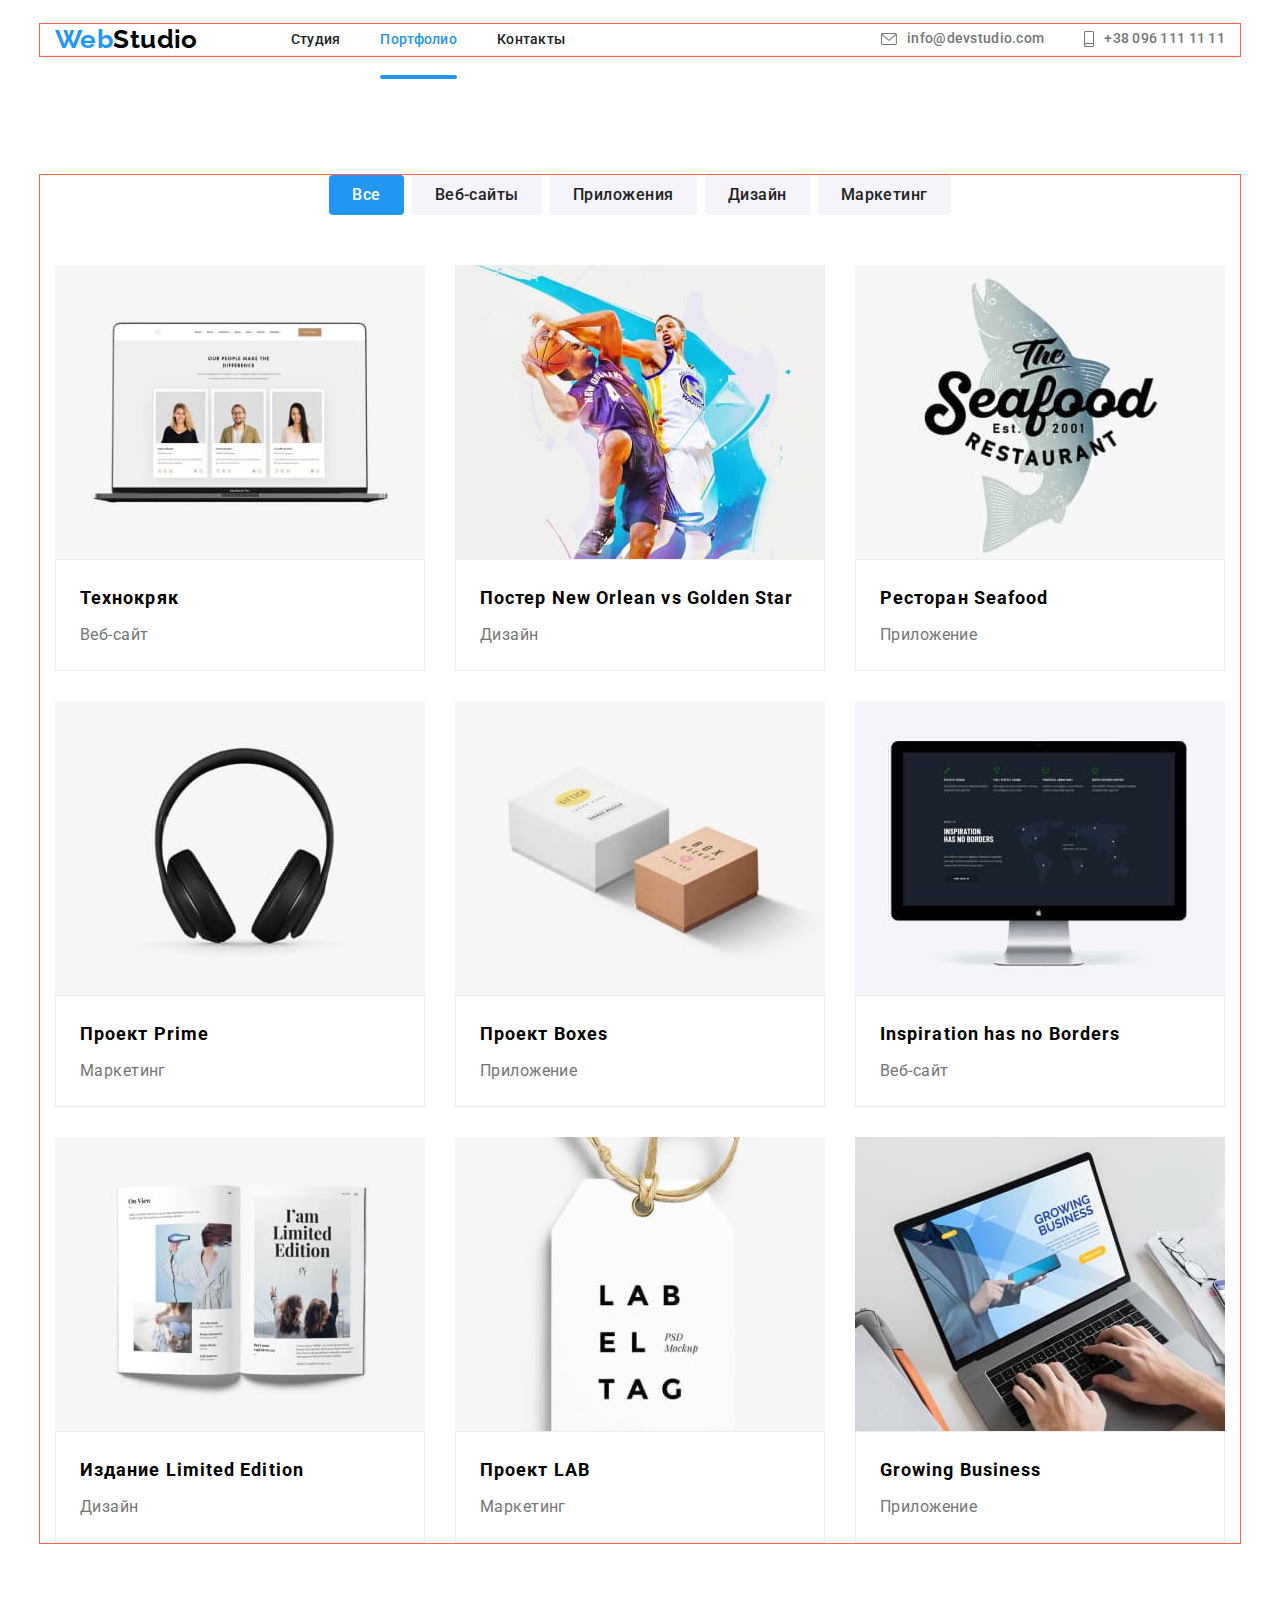
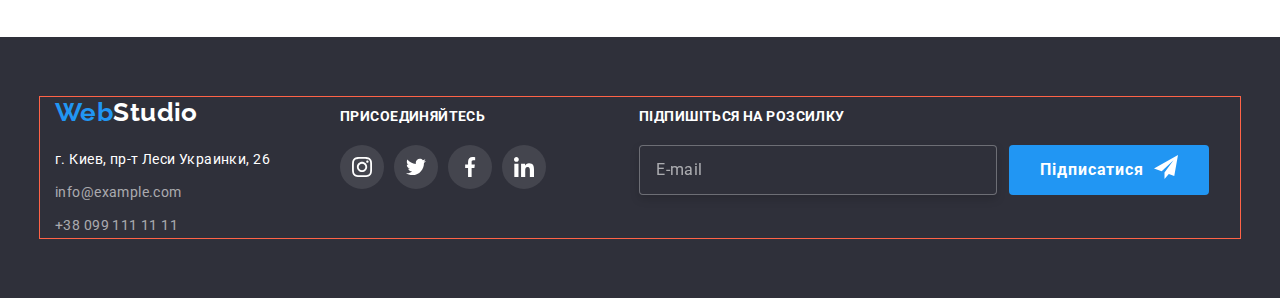
==== portfolio.html @ c719d52f "Initial commit" ====
<!DOCTYPE html>
<html lang="ru">
<head>
    <meta charset="UTF-8">
    <meta http-equiv="X-UA-Compatible" content="IE=edge">
    <meta name="viewport" content="width=device-width, initial-scale=1.0">
    <title>Portfolio</title>
    
    <link rel="preconnect" href="https://fonts.googleapis.com">
    <link rel="preconnect" href="https://fonts.gstatic.com" crossorigin>
    <link href="https://fonts.googleapis.com/css2?family=Raleway:wght@700&family=Roboto:wght@400;500;700;900&display=swap" rel="stylesheet">

    <link rel="stylesheet" href="https://cdn.jsdelivr.net/npm/modern-normalize@1.1.0/modern-normalize.min.css">

    <link rel="stylesheet" href="./css/styles.css">
</head>
<body>
      <!--Шапка-->
      <header class="top-header">
        <div class="container page-header-container">
          <nav class="nav">
            <a class="logo link" href="./index.html" lang="en"> <span class="accent">Web</span>Studio</a>
      
            <ul class="site-list list">
              <li class="site-item"><a class="site-link  link" href="./index.html">Студия</a></li>
              <li class="site-item"><a class="site-link current link" href="./portfolio.html">Портфолио</a></li>
              <li class="site-item"><a class="site-link link" href="">Контакты</a></li>
            </ul>
          </nav>
      
          <ul class="contact list">
            <li class="contact-item link">
              <a class="contact-link contact-link-mail link" href="mailto:info@devstudio.com">
                <svg class="icon-envelope">
                  <use href="./images/sprite-envelope.svg#icon-envelope-hover-1"></use>
                </svg>
                info@devstudio.com</a>
            </li>
            <li class="contact-item contact-item-phone"><a class="contact-link link" href="tel:+380961111111"><svg
                  class="icon-smartphone">
                  <use href="./images/sprite-smartphone.svg#icon-smartphone-1-1"></use>
                </svg> +38 096 111 11 11</a></li>
          </ul>
      
        </div>
      </header>


       <!--Уникальный контент страницы-->
       <main>
         <section class="section">
           <div class="container">
          <!--скрытый текст-->
          <h1 class="visually-hidden">Навигация</h1>
          <div class="btn-nav">
          <ul class="btn-nav-item list">
            <li class="btn-nav-list"> <button class="button button-primery" type="button">Все</button></li>
            <li class="btn-nav-list"> <button class="button" type="button">Веб-сайты</button></li>
            <li class="btn-nav-list"> <button class="button"  type="button">Приложения</button></li>
            <li class="btn-nav-list"> <button class="button"  type="button">Дизайн</button></li>
            <li class="btn-nav-list"> <button class="button"   type="button">Маркетинг</button></li>
          </ul>
          </div>
        
          <!-- Разделы с картинками -->
              <ul class="nav-content-item list">
                  <li class="nav-content-list">
                    <a class="nav-link link" href="">
                      <div class="nav-list-img-wrapper">
                      <img src="./images/projects/web-techno.jpg" alt="Ноутбук" width="370" height="294"/>
                      <p class="overlay">Ресурс пропонує комплексні пропозиції з різним рівнем функціоналу та сервісів. Все це дозволить відвідувачу отримати
                      вичерпні відомості про компанію чи приватну особу. </p>
                      </div>
                     
                      <div 
                      class="nav-content-container">
                      <h3  class="nav-content-titre">Технокряк</h3>
                      <p class="nav-content-text">Веб-сайт</p>
                      </div>
                      </a>
                     
                  </li>
                <li class="nav-content-list">
                  <a class="nav-link link" href="">
                    <div class="nav-list-img-wrapper">
                    <img src="./images/projects/design-poster.jpg" alt="Баскетбол" width="370" height="294"/>
                    <p class="overlay">Ресурс пропонує комплексні пропозиції з різним рівнем функціоналу та сервісів. Все це дозволить
                      відвідувачу отримати
                      вичерпні відомості про компанію чи приватну особу. </p>
                    </div>
                    <div class="nav-content-container">
                    <h3 class="nav-content-titre">Постер New Orlean vs Golden Star</h3>
                    <p class="nav-content-text">Дизайн</p>
                    </div>
                    </a>
                </li>
                <li class="nav-content-list">
                  <a class="nav-link link" href="">
                    <div class="nav-list-img-wrapper">
                    <img src="./images/projects/app-restoran.jpg" alt="Название ресторана" width="370" height="294"/>
                    <p class="overlay">Ресурс пропонує комплексні пропозиції з різним рівнем функціоналу та сервісів. Все це дозволить
                      відвідувачу отримати
                      вичерпні відомості про компанію чи приватну особу. </p>
                    </div>
                    <div class="nav-content-container">
                    <h3 class="nav-content-titre">Ресторан Seafood</h3>
                    <p class="nav-content-text">Приложение</p>
                    </div>
                    </a>
                </li>
                <li class="nav-content-list">
                  <a class="nav-link link" href="">
                    <div class="nav-list-img-wrapper">
                    <img src="./images/projects/marketing-project.jpg" alt="наушники" width="370" height="294"/>
                    <p class="overlay">Ресурс пропонує комплексні пропозиції з різним рівнем функціоналу та сервісів. Все це дозволить
                      відвідувачу отримати
                      вичерпні відомості про компанію чи приватну особу. </p>
                    </div>
                    <div class="nav-content-container">
                    <h3 class="nav-content-titre">Проект Prime</h3>
                    <p class="nav-content-text">Маркетинг</p>
                    </div>
                    </a>
                </li>
                <li class="nav-content-list">
                  <a class="nav-link link" href="">
                    <div class="nav-list-img-wrapper">
                    <img src="./images/projects/app-project-boxes.jpg" alt="коробки" width="370" height="294"/>
                    <p class="overlay">Ресурс пропонує комплексні пропозиції з різним рівнем функціоналу та сервісів. Все це дозволить
                      відвідувачу отримати
                      вичерпні відомості про компанію чи приватну особу. </p>
                    </div>
                    <div class="nav-content-container">
                    <h3 class="nav-content-titre">Проект Boxes</h3>
                    <p class="nav-content-text">Приложение</p>
                    </div>
                    </a>
                </li>
                <li class="nav-content-list">
                  <a class="nav-link link" href="">
                    <div class="nav-list-img-wrapper">
                    <img src="./images/projects/web-inspiration.jpg" alt="монитор" width="370" height="294"/>
                    <p class="overlay">Ресурс пропонує комплексні пропозиції з різним рівнем функціоналу та сервісів. Все це дозволить
                      відвідувачу отримати
                      вичерпні відомості про компанію чи приватну особу. </p>
                    </div>
                    <div class="nav-content-container">
                    <h3 class="nav-content-titre"  lang="en">Inspiration has no Borders</h3>
                    <p class="nav-content-text">Веб-сайт</p>
                    </div>
                    </a>
                </li>
                <li class="nav-content-list">
                  <a class="nav-link link" href="">
                    <div class="nav-list-img-wrapper">
                    <img src="./images/projects/design-magazin.jpg" alt="этикетка" width="370" height="294"/>
                    <p class="overlay">Ресурс пропонує комплексні пропозиції з різним рівнем функціоналу та сервісів. Все це дозволить
                      відвідувачу отримати
                      вичерпні відомості про компанію чи приватну особу. </p>
                    </div>
                    <div class="nav-content-container">
                    <h3 class="nav-content-titre">Издание Limited Edition</h3>
                    <p class="nav-content-text">Дизайн</p>
                    </div>
                    </a>
                </li>
                <li class="nav-content-list">
                  <a class="nav-link link" href="">
                    <div class="nav-list-img-wrapper">
                    <img src="./images/projects/marketing-project-lab.jpg" alt="ноутбук" width="370" height="294"/>
                    <p class="overlay">Ресурс пропонує комплексні пропозиції з різним рівнем функціоналу та сервісів. Все це дозволить
                      відвідувачу отримати
                      вичерпні відомості про компанію чи приватну особу. </p>
                    </div>
                    <div class="nav-content-container">
                    <h3 class="nav-content-titre">Проект LAB</h3>
                    <p class="nav-content-text">Маркетинг</p>
                    </div>
                    </a>
                </li>
                <li class="nav-content-list">
                  <a class="nav-link link" href="">
                    <div class="nav-list-img-wrapper">
                    <img src="./images/projects/app-growing-business.jpg" alt="ноутбук" width="370" height="294"/>
                    <p class="overlay">Ресурс пропонує комплексні пропозиції з різним рівнем функціоналу та сервісів. Все це дозволить
                      відвідувачу отримати
                      вичерпні відомості про компанію чи приватну особу. </p>
                    </div>
                    <div class="nav-content-container">
                    <h3 class="nav-content-titre" lang="en">Growing Business</h3>
                    <p class="nav-content-text">Приложение</p>
                    </div>
                    </a>
                </li>
            </ul>
            </div>
            </div>
         </section>
       </main>
  <!--Подвал страницы-->
  <footer class="footer logo-footer">
    <div class="container container-footer">
      <div class="container-left">
        <a class="link logo logo-footer" href="./index.html" lang="en"> <span class="accent">Web</span><span
            class="accent-second">Studio</span></a>
        <address class="address">
          <ul class="list-direction list">
            <li class="direction-item">
              <a class="direction-link-light link" href="https://goo.gl/maps/oxH6Qy7vW1JRrcVw8" target="_blank"
                rel="noopener nofollow noreferrer">г. Киев, пр-т Леси Украинки, 26</a>
            </li>
            <li class="direction-item mail-item">
              <a class="direction-link-dark link" href="mailto:info@example.com">info@example.com</a>
            </li>
            <li class="direction-item  phone-item">
              <a class="direction-link-dark link" href="tel:+380991111111">+38 099 111 11 11</a>
            </li>
          </ul>
        </address>
      </div>
      <div class="container-riht">
        <h3 class="properties-title-text properties-title-text-white ">присоединяйтесь</h3>
        <ul class="social-list-footer list">
          <li class="social-item-footer"> <a class="social-link-footer" href=""> <svg class="social-footer-icom"
                width="20" height="20">
                <use href="./images/sprite.svg#icon-instagram">
                </use>
              </svg> </a></li>
          <li class="social-item-footer"> <a class="social-link-footer" href=""> <svg class="social-footer-icom"
                width="20" height="20">
                <use href="./images/sprite.svg#icon-twitter">
                </use>
              </svg> </a></li>
          <li class="social-item-footer"> <a class="social-link-footer" href=""> <svg class="social-footer-icom"
                width="20" height="20">
                <use href="./images/sprite.svg#icon-facebook">
                </use>
              </svg> </a></li>
          <li class="social-item-footer"> <a class="social-link-footer" href=""> <svg class="social-footer-icom"
                width="20" height="20">
                <use href="./images/sprite.svg#icon-linkedin">
                </use>
              </svg> </a></li>
        </ul>
      </div>
<div class="footer-form-wrapper">
  <p class="footer-form-text">Підпишіться на розсилку</p>
  <form class="footer-form">
    <label class="footer-form-field">
      <input type="email" name="user-email" placeholder="E-mail" class="footer-form-input" required>
    </label>


    <span class="footer-form-btn-icon">
      <button type="submit" class="footer-form-submit">Підписатися
        <svg class="footer-btn-icon" width="24" height="24">
          <use href="./images/sprite.svg#icon-send"></use>
        </svg>
      </button>
    </span>


  </form>
</div>
</div>
</footer>
</body>
</html>
---- css/styles.css ----
:root {
  --primary-font: "Roboto", sans-serif;
  --text-color: #757575;
  --title-color: #212121;
  --accent-color: #2196f3;
  --background-color: #ffffff;
  --second-title: #ffffff;
  --border-color: #ececec;
  --properties-color: E5E5E5;
  --team-color: #f5f4fa;
  --buttom-color: #f5f4fa;
  --color-link-icom: #afb1b8;
  --backround-second-color: #2f303a;
  --transition-duration: 250ms;
  --transition-function: cubic-bezier(0.4, 0, 0.2, 1);
}

body {
  font-family: var(--primary-font);
  font-size: 14px;
  letter-spacing: 0.03em;
  background-color: var(--background-color);
}

/* Общие настройки */

/* Стили для обнуления верхних отступов у элементов */
h1,
h2,
h3,
h4,
h5,
h6,
p {
  margin: 0;
}
/* Класс для обнуления базовых свойств у списков (ul) */
.list {
  list-style: none;
  padding-left: 0;
  margin: 0;
}
/* Класс для обнуления базовых свойств у ссылок */
.link {
  text-decoration: none;
  color: inherit;
}
/* Свойства для корректного отображения картинок */
img {
  display: block;
  max-width: 100%;
  height: auto;
}

/* Свойство для кнопок */

button {
  cursor: pointer;
}

/* Свойства для обнуления курсива у address */

address {
  font-style: normal;
}

.container {
  width: 1200px;
  padding-left: 15px;
  padding-right: 15px;
  outline: 1px solid tomato;
  margin: 0 auto;
}
/*Главная страница*/

/* HEADER */
.page-header-container {
  display: flex;
  align-items: center;
  justify-content: space-between;
  border-bottom: 1px solid var(--border-color);
}

.nav {
  display: flex;
  align-items: center;
}

.site-list {
  display: flex;
  align-items: center;
}

.contact {
  display: flex;
  align-items: center;
}

.top-header {
  background-color: #ffffff;
  padding-top: 24px;
  padding-bottom: 25px;
}

.logo {
  margin-right: 93px;

  font-family: "Raleway", sans-serif;
  font-weight: 700;
  font-size: 26px;
  line-height: 1.19;
  color: #000000;
}
.accent {
  color: var(--accent-color);
}

.site-item:not(:last-child) {
  margin-right: 40px;
}

.site-link {
  position: relative;
  font-weight: 500;
  line-height: 1.14;
  letter-spacing: 0.02em;
  color: var(--title-color);
  transition: color var(--transition-duration) var(--transition-function);
}

.site-link:hover,
.site-link:focus {
  color: var(--accent-color);
}

.site-link.current::before {
  content: "";
  height: 4px;
  background-color: var(--accent-color);
  border-radius: 2px;

  position: absolute;
  width: 100%;
  bottom: -32px;
}

.site-link.current::after {
}

.current {
  color: var(--accent-color);
}

.contact-link {
  display: flex;
  align-items: center;
  font-weight: 500;
  line-height: 1.14;
  letter-spacing: 0.02em;
  color: var(--text-color);
  transition: color var(--transition-duration) var(--transition-function);
}

.contact-link-mail {
  margin-right: 30px;
  margin-left: 10px;
}

.contact-item-phone {
  margin-left: 10px;
}

.contact-link:hover,
.contact-link:focus {
  color: var(--accent-color);
}

.icon-envelope {
  width: 16px;
  height: 12px;
  fill: currentColor;
  margin-right: 10px;
}

.icon-smartphone {
  width: 10px;
  height: 16px;
  fill: currentColor;
  margin-right: 10px;
}

/* HERO */

.section {
  padding-top: 94px;
  padding-bottom: 94px;
}

.hero {
  padding-top: 200px;
  padding-bottom: 200px;
  text-align: center;
  background-image: linear-gradient(
      rgba(47, 48, 58, 0.4),
      rgba(47, 48, 58, 0.4)
    ),
    url(../images/hero/bg.jpg);
  background-size: cover;
  background-repeat: no-repeat;
  background-position: center;
  min-width: 1600px;
  margin-left: auto;
  margin-right: auto;
  background-color: #c4c4c4;
}

.main-title {
  font-weight: 900;
  font-size: 44px;
  line-height: 1.36;
  text-align: center;
  align-items: center;
  letter-spacing: 0.06em;
  text-transform: uppercase;
  color: var(--second-title);
  width: 696px;
  margin-left: auto;
  margin-right: auto;
  margin-bottom: 30px;
}

.modal-btm {
  font-weight: 700;
  font-size: 16px;
  line-height: 1.88;
  letter-spacing: 0.06em;
  color: var(--second-title);
  background-color: #2196f3;

  box-shadow: 0px 4px 4px rgba(0, 0, 0, 0.15);
  border-radius: 4px;
  border: none;
  min-width: 200px;
  padding-top: 10px;
  padding-bottom: 10px;
  padding-left: 30px;
  padding-right: 30px;
  transition: color var(--transition-duration) var(--transition-function);
}

.modal-btm:hover,
.modal-btm:focus {
  color: var(--title-color);
}

/*Особенности*/

.visually-hidden {
  position: absolute;
  width: 1px;
  height: 1px;
  margin: -1px;
  border: 0;
  padding: 0;

  white-space: nowrap;
  clip-path: inset(100%);
  clip: rect(0 0 0 0);
  overflow: hidden;
}

.title-properties {
  font-size: 36px;
  line-height: 1.17;
  text-align: center;
  padding-top: 0px;
}

.properties {
  background-color: var(--properties-color);
}

.properties-item {
  display: flex;
  justify-content: space-between;
}

/* .properties-link {
  display: flex;
  justify-content: space-between;
  align-items: center;
} */

.properties-list:not(:last-child) {
  margin-right: 30px;
}

.properties-title-text {
  font-size: 14px;
  line-height: 1.14;
  text-transform: uppercase;
  color: var(--title-color);
  margin-top: 30px;
}

.properties-text {
  line-height: 1.71;
  color: var(--text-color);

  margin-top: 10px;
}

.propertires-list {
  align-items: center;
}

.properties-cards {
  display: flex;
  justify-content: center;
  align-items: center;
  height: 120px;
  background-color: #f5f4fa;
  border-radius: 4px;
}

/*Чем мы занимаемся*/
.activity {
  padding-top: 0px;
}

.activity-item {
  display: flex;
  flex-wrap: wrap;
  gap: 30px;

  margin-top: 50px;
}

.activity-list {
  position: relative;
}

.activity-text {
  font-weight: 700;
  font-size: 14px;
  line-height: 1.17;
  letter-spacing: 0.03em;
  text-transform: uppercase;
  color: var(--second-title);
  width: 370px;
  height: 70px;
  background-color: rgba(47, 48, 58, 0.8);
  padding-top: 27px;
  text-align: center;
  position: absolute;
  bottom: 0;
  left: 0;
}

/*Наша команда*/
.team {
  background-color: var(--team-color);
}

.team-item {
  display: flex;
  justify-content: space-between;

  margin-top: 50px;
}

.team-list {
  box-shadow: 0px 1px 3px rgba(0, 0, 0, 0.12), 0px 1px 1px rgba(0, 0, 0, 0.14),
    0px 2px 1px rgba(0, 0, 0, 0.2);
  border-radius: 0px 0px 4px 4px;
  background-color: #ffffff;
}

.title {
  font-size: 36px;
  line-height: 1.17;
  text-align: center;
}

.name-container {
  padding-top: 30px;
  padding-bottom: 30px;
}

.name-title {
  font-weight: 500;
  font-size: 16px;
  line-height: 1.19;
  text-align: center;
  color: var(--title-color);
}

.name-text {
  font-size: 16px;
  line-height: 1.19;
  text-align: center;
  color: var(--text-color);

  margin-top: 10px;
}

.social-list {
  display: flex;
  justify-content: center;
  gap: 10px;
  margin-top: 16px;
}

.social-list-link {
  display: flex;
  justify-content: center;
  align-items: center;
  width: 44px;
  height: 44px;
  border-radius: 50%;
  color: var(--color-link-icom);

  transition: background-color var(--transition-duration)
      var(--transition-function),
    color var(--transition-duration) var(--transition-function);
}

.social-list-link:hover,
.social-list-link:focus {
  background-color: var(--accent-color);
  color: var(--team-color);
}

.social-list-icom {
  fill: currentColor;
}

/* Постоянные клиенты */

.clients-item {
  display: flex;
  justify-content: center;
  gap: 30px;
  margin-top: 50px;
}

.clients-link {
  display: flex;
  justify-content: center;
  align-items: center;

  width: 170px;
  height: 92px;
  border: 1px solid;
  border-radius: 4px;
  border-color: var(--color-link-icom);
  color: var(--color-link-icom);
  transition: border-color var(--transition-duration) var(--transition-function),
    color var(--transition-duration) var(--transition-function);
}

.clients-link:hover,
.clients-link:focus {
  border-color: var(--accent-color);
  color: var(--accent-color);
}

.clients-link-icom {
  fill: currentColor;
}

/* FOOTER */

footer {
  background-color: #2f303a;
  padding: 60px 0;
}

.logo-footer {
  margin-right: 0px;
}

.address {
  margin-top: 20px;
}
.mail-item {
  margin-top: 9px;
}

.phone-item {
  margin-top: 9px;
}

.accent-second {
  color: #ffffff;
}

.direction-item {
  font-style: normal;
  font-weight: 400;
  line-height: 1.71;
  background: #2f303a;
}
.direction-link-light {
  color: var(--second-title);
}

.direction-link-dark {
  color: rgba(255, 255, 255, 0.6);
  transition: color var(--transition-duration) var(--transition-function);
}

.direction-link-dark:hover,
.direction-link-dark:focus {
  color: var(--accent-color);
}

.properties-title-text-white {
  font-weight: 700;
  font-size: 14px;
  line-height: 1.14;
  letter-spacing: 0.03em;
  text-transform: uppercase;
  color: var(--second-title);
  margin-top: 0%;
}

.container-footer {
  display: flex;
  align-items: baseline;
}

.container-riht {
  margin-left: 70px;
}

.social-list-footer {
  display: flex;
  justify-content: center;
  gap: 10px;
  margin-top: 20px;
}

.social-link-footer {
  display: flex;
  justify-content: center;
  align-items: center;
  width: 44px;
  height: 44px;
  border-radius: 50%;
  background-color: rgba(255, 255, 255, 0.1);
  color: var(--second-title);
  transition: background-color var(--transition-duration)
    var(--transition-function);
}

.social-link-footer:hover,
.social-link-footer:focus {
  background-color: var(--accent-color);
}

.social-footer-icom {
  fill: currentColor;
}

/* form footer */

.footer-form-wrapper {
  margin-left: 93px;
}

.footer-form {
  display: flex;
  margin-top: 20px;
}

.footer-form-text {
  font-style: normal;
  font-weight: 700;
  font-size: 14px;
  line-height: 1.14;
  letter-spacing: 0.03em;
  text-transform: uppercase;
  color: var(--second-title);
}

.footer-form-input {
  width: 358px;
  height: 50px;
  padding: 15px 16px;
  border: 1px solid rgba(255, 255, 255, 0.3);
  filter: drop-shadow(0px 4px 4px rgba(0, 0, 0, 0.15));
  border-radius: 4px;
  margin-right: 12px;
  background-color: var(--backround-second-color);
  color: var(--background-color);

  transition: border-color var(--transition-duration) var(--transition-function);
}

.footer-form-input:focus {
  outline: none;
  border-color: var(--accent-color);
}

.footer-form-input::placeholder {
  font-size: 16px;
  line-height: 1.25;
  letter-spacing: 0.03em;
  color: rgba(255, 255, 255, 0.6);
}

.footer-form-btn-icon {
  position: relative;
}

.footer-form-submit {
  font-weight: 700;
  font-size: 16px;
  line-height: 1.88;
  letter-spacing: 0.06em;
  color: var(--second-title);
  background-color: var(--accent-color);
  border-radius: 4px;
  border: none;

  min-width: 200px;
  height: 50px;
  padding-left: 28px;
  padding-right: 62px;
  transition: box-shadow var(--transition-duration) var(--transition-function);
}
.footer-form-submit:hover,
.footer-form-submit:focus {
  color: var(--title-color);
  box-shadow: 0px 4px 4px rgba(0, 0, 0, 0.15);
}

.footer-btn-icon {
  position: absolute;
  margin-left: 10px;
}

/*Портфолио*/

/*Навигация*/

.btn-nav-item {
  display: flex;
  align-items: center;
  justify-content: center;
}

.btn-nav-list:not(:last-child) {
  margin-right: 8px;
}

button {
  font-family: inherit;
}

.button {
  font-weight: 500;
  font-size: 16px;
  line-height: 1.6;
  text-align: center;
  letter-spacing: 0.03em;
  color: var(--title-color);
  background-color: var(--buttom-color);

  border-radius: 4px;
  border: 1px solid transparent;

  padding-top: 6px;
  padding-bottom: 6px;
  padding-left: 22px;
  padding-right: 22px;

  transition: color var(--transition-duration) var(--transition-function),
    background-color var(--transition-duration) var(--transition-function),
    box-shadow var(--transition-duration) var(--transition-function);
}

.button-primery {
  background-color: var(--accent-color);
  color: var(--second-title);
}

.button:hover,
.button:focus {
  color: #ffffff;
  background-color: #2196f3;
  box-shadow: 0px 3px 1px rgba(0, 0, 0, 0.1), 0px 1px 2px rgba(0, 0, 0, 0.08),
    0px 2px 2px rgba(0, 0, 0, 0.12);
}

/* Разделы с картинками */

.nav-content-container {
  padding-top: 20px;
  border: 1px solid #eeeeee;
  padding-bottom: 20px;
}

.nav-content-item {
  display: flex;
  flex-wrap: wrap;
  gap: 30px;
  margin-top: 50px;
}

.nav-containt-list {
  flex-basis: calc((100%-2 * 30) / 3);
}

.nav-link {
  display: block;
  transition: box-shadow var(--transition-duration) var(--transition-function);
}

.nav-link:hover,
.nav-link:focus {
  box-shadow: 0px 1px 1px rgba(0, 0, 0, 0.12), 0px 4px 4px rgba(0, 0, 0, 0.06),
    1px 4px 6px rgba(0, 0, 0, 0.16);
}

.nav-content-titre {
  font-size: 18px;
  line-height: 2;
  letter-spacing: 0.06em;
  padding-left: 24px;
}

.nav-content-text {
  font-size: 16px;
  line-height: 1.88;
  color: var(--text-color);
  margin-top: 4px;
  padding-left: 24px;
}

.nav-list-img-wrapper {
  position: relative;
  overflow: hidden;
}

.overlay {
  position: absolute;
  left: 0;
  top: 0;
  width: 100%;
  height: 294px;
  overflow: auto;
  transform: translate(0, 100%);
  transition: transform var(--transition-duration) var(--transition-function);

  font-size: 18px;
  line-height: 1.56;
  letter-spacing: 0.03em;
  color: var(--second-title);
  padding-top: 63px;
  padding-left: 24px;
  padding-bottom: 63px;
  padding-right: 24px;
  background-color: rgba(33, 150, 243, 0.9);
}

.nav-link:hover .overlay,
.nav-link:focus .overlay {
  transform: translate(0, 0);
}

/* modal window */

.backdrop {
  position: fixed;
  z-index: 100;
  top: 0;
  left: 0;
  width: 100%;
  height: 100%;
  background-color: rgba(0, 0, 0, 0.2);

  transition: opacity var(--transition-duration) var(--transition-function),
    visibility var(--transition-duration) var(--transition-function);
}

.backdrop.is-hidden {
  opacity: 0;
  visibility: hidden;
  pointer-events: none;
}

.modal {
  position: absolute;
  top: 50%;
  left: 50%;
  transform: translate(-50%, -50%);
  width: 528px;

  background-color: #ffffff;
  box-shadow: 0px 1px 3px rgba(0, 0, 0, 0.12), 0px 1px 1px rgba(0, 0, 0, 0.14),
    0px 2px 1px rgba(0, 0, 0, 0.2);
  border-radius: 4px;
  padding: 40px;
}

.modal-close-btn {
  position: absolute;
  top: 10px;
  right: 10px;
  display: flex;
  justify-content: center;
  align-items: center;
  width: 30px;
  height: 30px;
  border-radius: 50%;
  background-color: transparent;
  border: 1px solid rgba(0, 0, 0, 0.1);
  padding: 0;
}

.modal-close-btn-icon {
  fill: var(--title-color);
}

.modal-close-btn-icon {
  transition: fill var(--transition-duration) var(--transition-function);
}

.modal-close-btn:hover .modal-close-btn-icon,
.modal-close-btn:focus .modal-close-btn-icon {
  fill: var(--accent-color);
}

/* modal form */

.modal-form {
  display: flex;
  flex-direction: column;
}

.modal-form-input {
  width: 100%;
  height: 40px;
  border: 1px solid rgba(33, 33, 33, 0.2);
  border-radius: 4px;
  padding-left: 42px;
  transition: border-color var(--transition-duration) var(--transition-function);
  cursor: pointer;
}

.modal-form-input:focus {
  outline: none;
  border-color: var(--accent-color);
}

.modal-form-input:focus + .modal-form-input-icom {
  fill: var(--accent-color);
}

.modal-text {
  display: block;
  font-weight: 700;
  font-size: 20px;
  line-height: 1.17;
  letter-spacing: 0.03em;
  text-align: center;
  color: var(--title-color);
  margin-bottom: 12px;
}

.modal-form-input-desk {
  display: block;
  font-size: 12px;
  line-height: 1.17;
  letter-spacing: 0.01em;
  color: var(--text-color);
  margin-bottom: 4px;
}

.modal-form-field {
  margin-bottom: 10px;
}

.modal-form-field-message {
  margin-bottom: 20px;
}

.modal-form-input-wrapper {
  position: relative;
  margin-top: 4px;
  margin-bottom: 10px;
}

.modal-form-input-icom {
  position: absolute;
  top: 50%;
  left: 15px;
  transform: translate(0, -50%);
  transition: fill var(--transition-duration) var(--transition-function);
}

.modal-form-message {
  display: block;
  width: 100%;
  height: 120px;
  padding: 12px 16px;
  border: 1px solid rgba(33, 33, 33, 0.2);
  border-radius: 4px;
  resize: none;
  transition: border-color var(--transition-duration) var(--transition-function);
}

.modal-form-message:focus {
  outline: none;
  border-color: var(--accent-color);
}

.modal-form-message::placeholder {
  font-size: 12px;
  line-height: 1.17;
  letter-spacing: 0.01em;

  color: rgba(117, 117, 117, 0.5);
}

.modal-form-chec-desk::before {
  content: "";
  display: block;
  width: 16px;
  height: 15px;
  border-radius: 4px;
  cursor: pointer;

  background-image: url(../images/check/border.svg);
  margin-right: 7px;
}

.model-form-chec:checked + .modal-form-chec-desk::before {
  background-image: url(../images/check/chec.svg);
  background-repeat: no-repeat;
  background-position: center;
  background-color: var(--accent-color);
  border-color: var(--accent-color);
}

.model-form-chec:focus + .modal-form-chec-desk::before {
  background-color: var(--accent-color);
}

.modal-form-chec-desk {
  display: flex;
  justify-content: center;
  justify-items: center;
  align-items: center;
  font-size: 14px;
  line-height: 1.7;
  letter-spacing: 0.03em;

  color: var(--text-color);
  margin-bottom: 30px;
}

.modal-form-chec-link {
  color: var(--accent-color);
}

.modal-form-submit {
  align-self: center;
  font-weight: 700;
  font-size: 16px;
  line-height: 1.88;
  letter-spacing: 0.06em;
  color: var(--second-title);
  background-color: var(--accent-color);
  border-radius: 4px;
  border: none;
  min-width: 200px;
  padding-top: 10px;
  padding-bottom: 10px;
  padding-left: 52px;
  padding-right: 52px;
  transition: box-shadow var(--transition-duration) var(--transition-function);
}
.modal-form-submit:hover,
.modal-form-submit:focus {
  box-shadow: 0px 4px 4px rgba(0, 0, 0, 0.15);
}
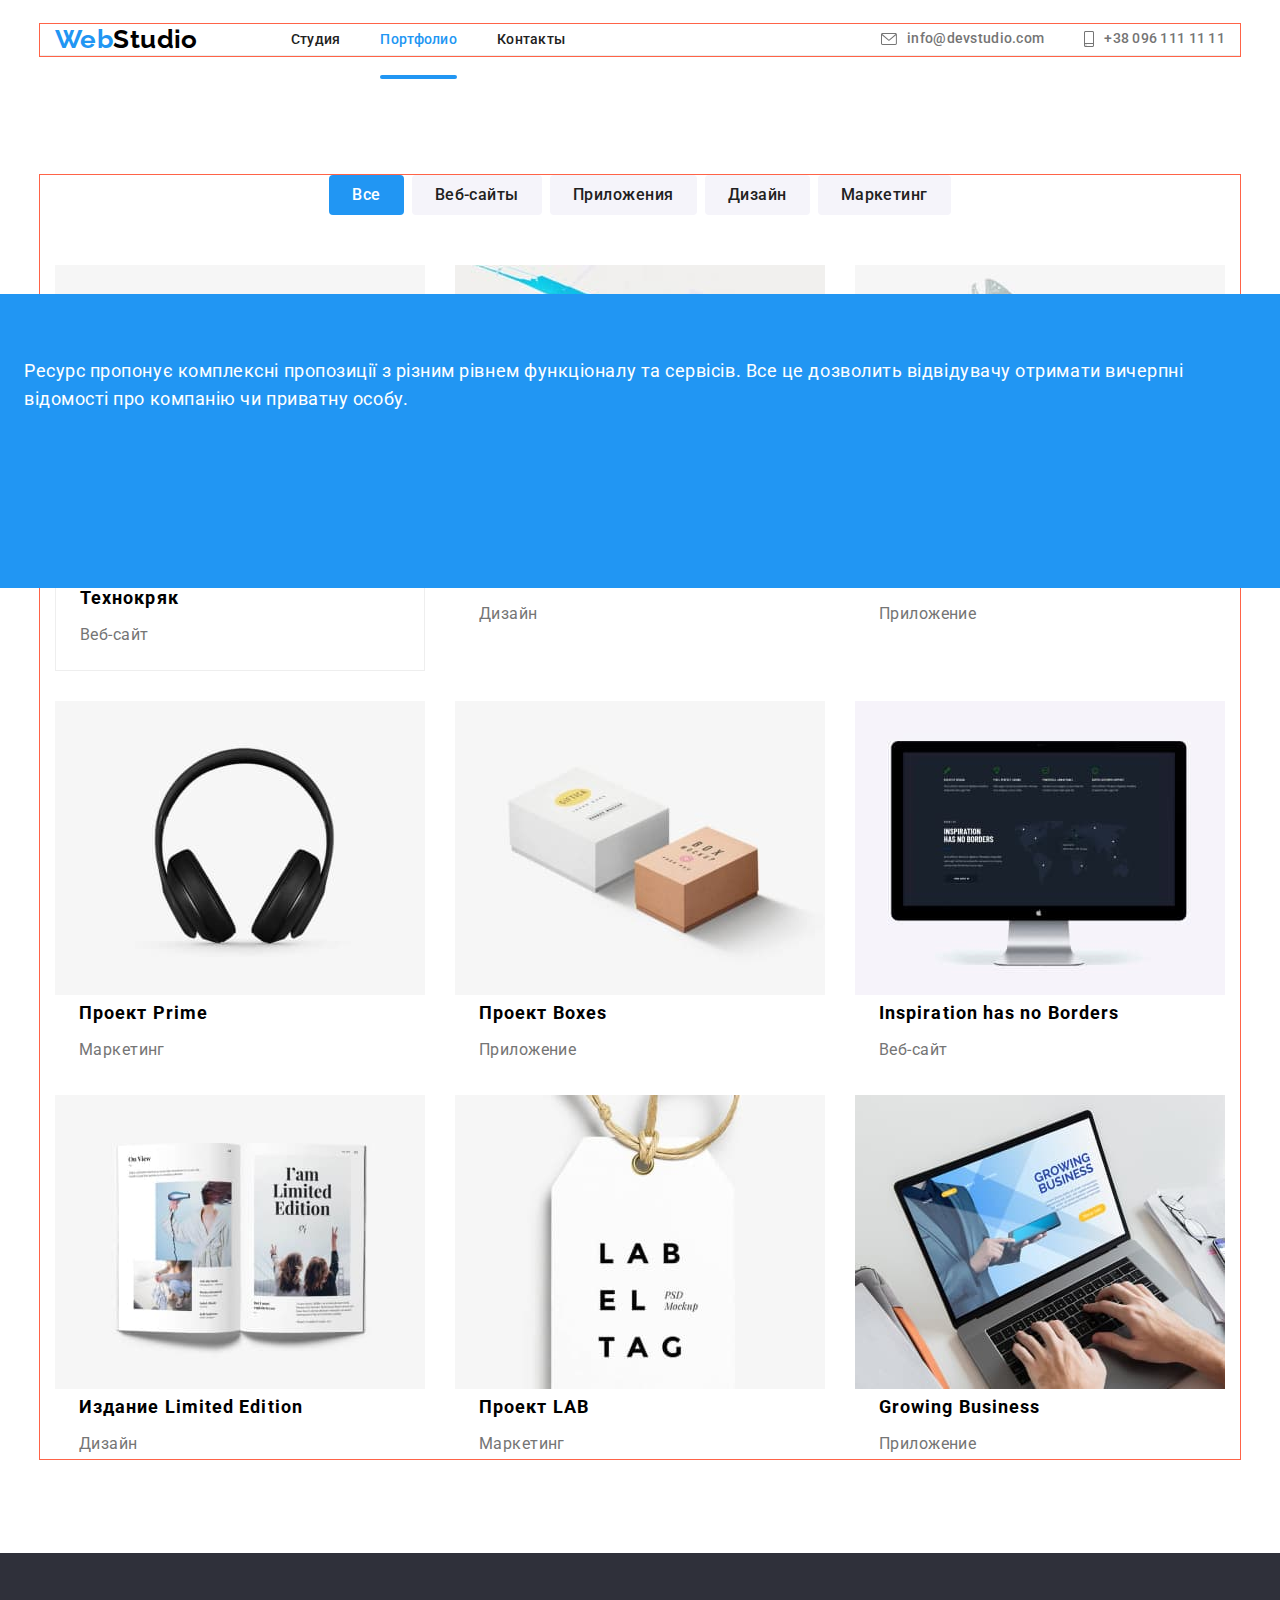
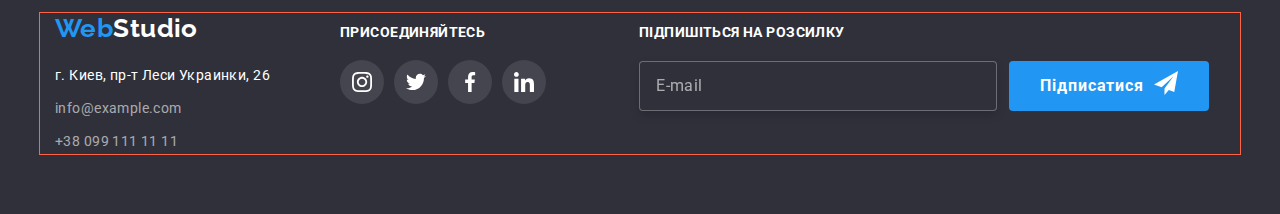
==== commit e3c2aae3: "add" ====
--- a/portfolio.html
+++ b/portfolio.html
@@ -12,7 +12,8 @@
 
     <link rel="stylesheet" href="https://cdn.jsdelivr.net/npm/modern-normalize@1.1.0/modern-normalize.min.css">
 
-    <link rel="stylesheet" href="./css/styles.css">
+    <link rel="stylesheet" href="./css/main.min.css">
+    
 </head>
 <body>
       <!--Шапка-->
@@ -63,17 +64,17 @@
           </div>
         
           <!-- Разделы с картинками -->
-              <ul class="nav-content-item list">
-                  <li class="nav-content-list">
-                    <a class="nav-link link" href="">
-                      <div class="nav-list-img-wrapper">
+              <ul class="navigation list">
+                  <li class="navigation__list">
+                    <a class="navigation__link link" href="">
+                      <div class="navigation__wrapper">
                       <img src="./images/projects/web-techno.jpg" alt="Ноутбук" width="370" height="294"/>
                       <p class="overlay">Ресурс пропонує комплексні пропозиції з різним рівнем функціоналу та сервісів. Все це дозволить відвідувачу отримати
                       вичерпні відомості про компанію чи приватну особу. </p>
                       </div>
                      
                       <div 
-                      class="nav-content-container">
+                      class="navigation-container">
                       <h3  class="nav-content-titre">Технокряк</h3>
                       <p class="nav-content-text">Веб-сайт</p>
                       </div>
--- a/css/main.min.css
+++ b/css/main.min.css
@@ -0,0 +1 @@
+:root{--primary-font: "Roboto", sans-serif;--text-color: #757575;--title-color: #212121;--accent-color: #2196f3;--background-color: #ffffff;--second-title: #ffffff;--border-color: #ececec;--properties-color: E5E5E5;--team-color: #f5f4fa;--buttom-color: #f5f4fa;--color-link-icom: #afb1b8;--backround-second-color: #2f303a;--transition-duration: 250ms;--transition-function: cubic-bezier(0.4, 0, 0.2, 1)}.visually-hidden{position:absolute;width:1px;height:1px;margin:-1px;border:0;padding:0;white-space:nowrap;clip-path:inset(100%);clip:rect(0 0 0 0);overflow:hidden}.btn-nav-item,.social-link-footer,.clients-link,.social-list-link,.properties-cards,.modal-form-chec-desk,.modal-close-btn{display:flex;align-items:center;justify-content:center}body{font-family:var(--primary-font);font-size:14px;letter-spacing:.03em;background-color:var(--background-color)}h1,h2,h3,h4,h5,h6,p{margin:0}.list{list-style:none;padding-left:0;margin:0}.link{text-decoration:none;color:inherit}img{display:block;max-width:100%;height:auto}button{cursor:pointer}address{font-style:normal}.section{padding-top:94px;padding-bottom:94px}.container{width:1200px;padding-left:15px;padding-right:15px;outline:1px solid tomato;margin:0 auto}.modal-btm{font-size:16px;font-weight:700;line-height:1.875;letter-spacing:.06em;color:var(--second-title);background-color:#2196f3;box-shadow:0px 4px 4px rgba(0,0,0,.15);border-radius:4px;border:none;min-width:200px;padding-top:10px;padding-bottom:10px;padding-left:30px;padding-right:30px;transition:color var(--transition-duration) var(--transition-function)}.modal-btm:hover,.modal-btm:focus{color:var(--title-color)}.backdrop{position:fixed;z-index:100;top:0;left:0;width:100%;height:100%;background-color:rgba(0,0,0,.2);transition:opacity var(--transition-duration) var(--transition-function),visibility var(--transition-duration) var(--transition-function)}.backdrop.is-hidden{opacity:0;visibility:hidden;pointer-events:none}.modal{position:absolute;top:50%;left:50%;transform:translate(-50%, -50%);width:528px;background-color:#fff;box-shadow:0px 1px 3px rgba(0,0,0,.12),0px 1px 1px rgba(0,0,0,.14),0px 2px 1px rgba(0,0,0,.2);border-radius:4px;padding:40px}.modal-close-btn{position:absolute;top:10px;right:10px;width:30px;height:30px;border-radius:50%;background-color:rgba(0,0,0,0);border:1px solid rgba(0,0,0,.1);padding:0}.modal-close-btn-icon{fill:var(--title-color);transition:fill var(--transition-duration) var(--transition-function)}.modal-close-btn:hover .modal-close-btn-icon,.modal-close-btn:focus .modal-close-btn-icon{fill:var(--accent-color)}.modal-form{display:flex;flex-direction:column}.modal-form-input{width:100%;height:40px;border:1px solid rgba(33,33,33,.2);border-radius:4px;padding-left:42px;transition:border-color var(--transition-duration) var(--transition-function);cursor:pointer}.modal-form-input:focus{outline:none;border-color:var(--accent-color)}.modal-text{display:block;font-size:20px;font-weight:700;line-height:1.172;letter-spacing:.03em;text-align:center;color:var(--title-color);margin-bottom:12px}.modal-form-input-desk{display:block;font-size:12px;line-height:1.17;letter-spacing:.01em;color:var(--text-color);margin-bottom:4px}.modal-form-field{margin-bottom:10px}.modal-form-field-message{margin-bottom:20px}.modal-form-input-wrapper{position:relative;margin-top:4px;margin-bottom:10px}.modal-form-input-icom{position:absolute;top:50%;left:15px;transform:translate(0, -50%);transition:fill var(--transition-duration) var(--transition-function)}.modal-form-input:focus+.modal-form-input-icom{fill:var(--accent-color)}.modal-form-message{display:block;width:100%;height:120px;padding:12px 16px;border:1px solid rgba(33,33,33,.2);border-radius:4px;resize:none;transition:border-color var(--transition-duration) var(--transition-function)}.modal-form-message:focus{outline:none;border-color:var(--accent-color)}.modal-form-message::placeholder{font-size:12px;line-height:1.17;letter-spacing:.01em;color:rgba(117,117,117,.5)}.modal-form-chec-desk::before{content:"";display:block;width:16px;height:15px;border-radius:4px;cursor:pointer;background-image:url(../images/check/border.svg);margin-right:7px}.model-form-chec:checked+.modal-form-chec-desk::before{background-image:url(../images/check/chec.svg);background-repeat:no-repeat;background-position:center;background-color:var(--accent-color);border-color:var(--accent-color)}.model-form-chec:focus+.modal-form-chec-desk::before{background-color:var(--accent-color)}.modal-form-chec-desk{justify-items:center;font-size:14px;line-height:1.7;letter-spacing:.03em;color:var(--text-color);margin-bottom:30px}.modal-form-chec-link{color:var(--accent-color)}.modal-form-submit{align-self:center;font-size:16px;font-weight:700;line-height:1.875;letter-spacing:.06em;color:var(--second-title);background-color:var(--accent-color);border-radius:4px;border:none;min-width:200px;padding-top:10px;padding-bottom:10px;padding-left:52px;padding-right:52px;transition:box-shadow var(--transition-duration) var(--transition-function)}.modal-form-submit:hover,.modal-form-submit:focus{box-shadow:0px 4px 4px rgba(0,0,0,.15)}.page-header-container{display:flex;align-items:center;justify-content:space-between;border-bottom:1px solid var(--border-color)}.nav{display:flex;align-items:center}.site-list{display:flex;align-items:center}.contact{display:flex;align-items:center}.top-header{background-color:#fff;padding-top:24px;padding-bottom:25px}.logo{margin-right:93px;font-family:"Raleway",sans-serif;font-weight:700;font-size:26px;line-height:1.19;color:#000}.accent{color:var(--accent-color)}.site-item:not(:last-child){margin-right:40px}.site-link{position:relative;font-weight:500;line-height:1.14;letter-spacing:.02em;color:var(--title-color);transition:color var(--transition-duration) var(--transition-function)}.site-link:hover,.site-link:focus{color:var(--accent-color)}.site-link.current::before{content:"";height:4px;background-color:var(--accent-color);border-radius:2px;position:absolute;width:100%;bottom:-32px}.current{color:var(--accent-color)}.contact-link{display:flex;align-items:center;font-weight:500;line-height:1.14;letter-spacing:.02em;color:var(--text-color);transition:color var(--transition-duration) var(--transition-function)}.contact-link:hover,.contact-link:focus{color:var(--accent-color)}.contact-link-mail{margin-right:30px;margin-left:10px}.contact-item-phone{margin-left:10px}.icon-envelope{width:16px;height:12px;fill:currentColor;margin-right:10px}.icon-smartphone{width:10px;height:16px;fill:currentColor;margin-right:10px}.hero{padding-top:200px;padding-bottom:200px;text-align:center;background-image:linear-gradient(rgba(47, 48, 58, 0.4), rgba(47, 48, 58, 0.4)),url(../images/hero/bg.jpg);background-size:cover;background-repeat:no-repeat;background-position:center;min-width:1600px;margin-left:auto;margin-right:auto;background-color:#c4c4c4}.main-title{font-size:44px;font-weight:900;line-height:1.3636363636;text-align:center;align-items:center;letter-spacing:.06em;text-transform:uppercase;color:var(--second-title);width:696px;margin-left:auto;margin-right:auto;margin-bottom:30px}.title-properties{font-size:36px;line-height:1.17;text-align:center;padding-top:0px}.properties{background-color:var(--properties-color)}.properties-item{display:flex;justify-content:space-between}.properties-list:not(:last-child){margin-right:30px}.properties-title-text{font-size:14px;font-weight:700;line-height:1.1721428571;text-transform:uppercase;color:var(--title-color);margin-top:30px}.properties-text{line-height:1.71;color:var(--text-color);margin-top:10px}.propertires-list{align-items:center}.properties-cards{height:120px;background-color:#f5f4fa;border-radius:4px}.activity{padding-top:0px}.activity-item{display:flex;flex-wrap:wrap;gap:30px;margin-top:50px}.activity-list{position:relative}.activity-text{font-weight:700;font-size:14px;line-height:1.17;letter-spacing:.03em;text-transform:uppercase;color:var(--second-title);width:370px;height:70px;background-color:rgba(47,48,58,.8);padding-top:27px;text-align:center;position:absolute;bottom:0;left:0}.team{background-color:var(--team-color)}.team-item{display:flex;justify-content:space-between;margin-top:50px}.team-list{box-shadow:0px 1px 3px rgba(0,0,0,.12),0px 1px 1px rgba(0,0,0,.14),0px 2px 1px rgba(0,0,0,.2);border-radius:0px 0px 4px 4px;background-color:#fff}.title{font-size:36px;font-weight:700;line-height:1.1719444444;text-align:center}.name-container{padding-top:30px;padding-bottom:30px}.name-title{font-size:16px;font-weight:500;line-height:1.171875;text-align:center;color:var(--title-color)}.name-text{font-size:16px;font-weight:400;line-height:1.171875;text-align:center;color:var(--text-color);margin-top:10px}.social-list{display:flex;justify-content:center;gap:10px;margin-top:16px}.social-list-link{width:44px;height:44px;border-radius:50%;color:var(--color-link-icom);transition:background-color var(--transition-duration) var(--transition-function),color var(--transition-duration) var(--transition-function)}.social-list-link:hover,.social-list-link:focus{background-color:var(--accent-color);color:var(--team-color)}.social-list-icom{fill:currentColor}.clients-item{display:flex;justify-content:center;gap:30px;margin-top:50px}.clients-link{width:170px;height:92px;border:1px solid;border-radius:4px;border-color:var(--color-link-icom);color:var(--color-link-icom);transition:border-color var(--transition-duration) var(--transition-function),color var(--transition-duration) var(--transition-function)}.clients-link:hover,.clients-link:focus{border-color:var(--accent-color);color:var(--accent-color)}.clients-link-icom{fill:currentColor}footer{background-color:#2f303a;padding:60px 0}.logo-footer{margin-right:0px}.address{margin-top:20px}.mail-item{margin-top:9px}.phone-item{margin-top:9px}.accent-second{color:#fff}.direction-item{font-style:normal;font-weight:400;line-height:1.71;background:#2f303a}.direction-link-light{color:var(--second-title)}.direction-link-dark{color:rgba(255,255,255,.6);transition:color var(--transition-duration) var(--transition-function)}.direction-link-dark:hover,.direction-link-dark:focus{color:var(--accent-color)}.properties-title-text-white{font-size:14px;font-weight:700;line-height:1.1721428571;letter-spacing:.03em;text-transform:uppercase;color:var(--second-title);margin-top:0%}.container-footer{display:flex;align-items:baseline}.container-riht{margin-left:70px}.social-list-footer{display:flex;justify-content:center;gap:10px;margin-top:20px}.social-link-footer{width:44px;height:44px;border-radius:50%;background-color:rgba(255,255,255,.1);color:var(--second-title);transition:background-color var(--transition-duration) var(--transition-function)}.social-link-footer:hover,.social-link-footer:focus{background-color:var(--accent-color)}.social-footer-icom{fill:currentColor}.footer-form-wrapper{margin-left:93px}.footer-form{display:flex;margin-top:20px}.footer-form-text{font-style:normal;font-weight:700;font-size:14px;line-height:1.14;letter-spacing:.03em;text-transform:uppercase;color:var(--second-title)}.footer-form-input{width:358px;height:50px;padding:15px 16px;border:1px solid rgba(255,255,255,.3);filter:drop-shadow(0px 4px 4px rgba(0, 0, 0, 0.15));border-radius:4px;margin-right:12px;background-color:var(--backround-second-color);color:var(--background-color);transition:border-color var(--transition-duration) var(--transition-function)}.footer-form-input:focus{outline:none;border-color:var(--accent-color)}.footer-form-input::placeholder{font-size:16px;line-height:1.25;letter-spacing:.03em;color:rgba(255,255,255,.6)}.footer-form-btn-icon{position:relative}.footer-form-submit{font-size:16px;font-weight:700;line-height:1.875;letter-spacing:.06em;color:var(--second-title);background-color:var(--accent-color);border-radius:4px;border:none;min-width:200px;height:50px;padding-left:28px;padding-right:62px;transition:box-shadow var(--transition-duration) var(--transition-function)}.footer-form-submit:hover,.footer-form-submit:focus{color:var(--title-color);box-shadow:0px 4px 4px rgba(0,0,0,.15)}.footer-btn-icon{position:absolute;margin-left:10px}.btn-nav-list:not(:last-child){margin-right:8px}button{font-family:inherit}.button{font-size:16px;font-weight:500;line-height:1.625;text-align:center;letter-spacing:.03em;color:var(--title-color);background-color:var(--buttom-color);border-radius:4px;border:1px solid rgba(0,0,0,0);padding-top:6px;padding-bottom:6px;padding-left:22px;padding-right:22px;transition:color var(--transition-duration) var(--transition-function),background-color var(--transition-duration) var(--transition-function),box-shadow var(--transition-duration) var(--transition-function)}.button:hover,.button:focus{color:#fff;background-color:#2196f3;box-shadow:0px 3px 1px rgba(0,0,0,.1),0px 1px 2px rgba(0,0,0,.08),0px 2px 2px rgba(0,0,0,.12)}.button-primery{background-color:var(--accent-color);color:var(--second-title)}.navigation-container{padding-top:20px;border:1px solid #eee;padding-bottom:20px}.navigation{display:flex;flex-wrap:wrap;gap:30px;margin-top:50px}.navigation__list{flex-basis:13.3333333333}.navigation__link{display:block;transition:box-shadow var(--transition-duration) var(--transition-function)}.navigation__link:hover,.navigation__link:focus{box-shadow:0px 1px 1px rgba(0,0,0,.12),0px 4px 4px rgba(0,0,0,.06),1px 4px 6px rgba(0,0,0,.16)}.nav-content-titre{font-size:18px;font-weight:700;line-height:2;letter-spacing:.06em;padding-left:24px}.nav-content-text{font-size:16px;font-weight:400;line-height:1.875;color:var(--text-color);margin-top:4px;padding-left:24px}.navigation__wrapper{position:relative;overflow:hidden}.overlay{position:absolute;left:0;top:0;width:100%;height:294px;overflow:auto;transform:translate(0, 100%);transition:transform var(--transition-duration) var(--transition-function);font-size:18px;font-weight:400;line-height:1.5555555556;letter-spacing:.03em;color:var(--second-title);padding-top:63px;padding-left:24px;padding-bottom:63px;padding-right:24px;background-color:rgba(33,150,243,.9)}.navigation__link:hover .overlay,.navigation__link:focus .overlay{transform:translate(0, 0)}/*# sourceMappingURL=main.min.css.map */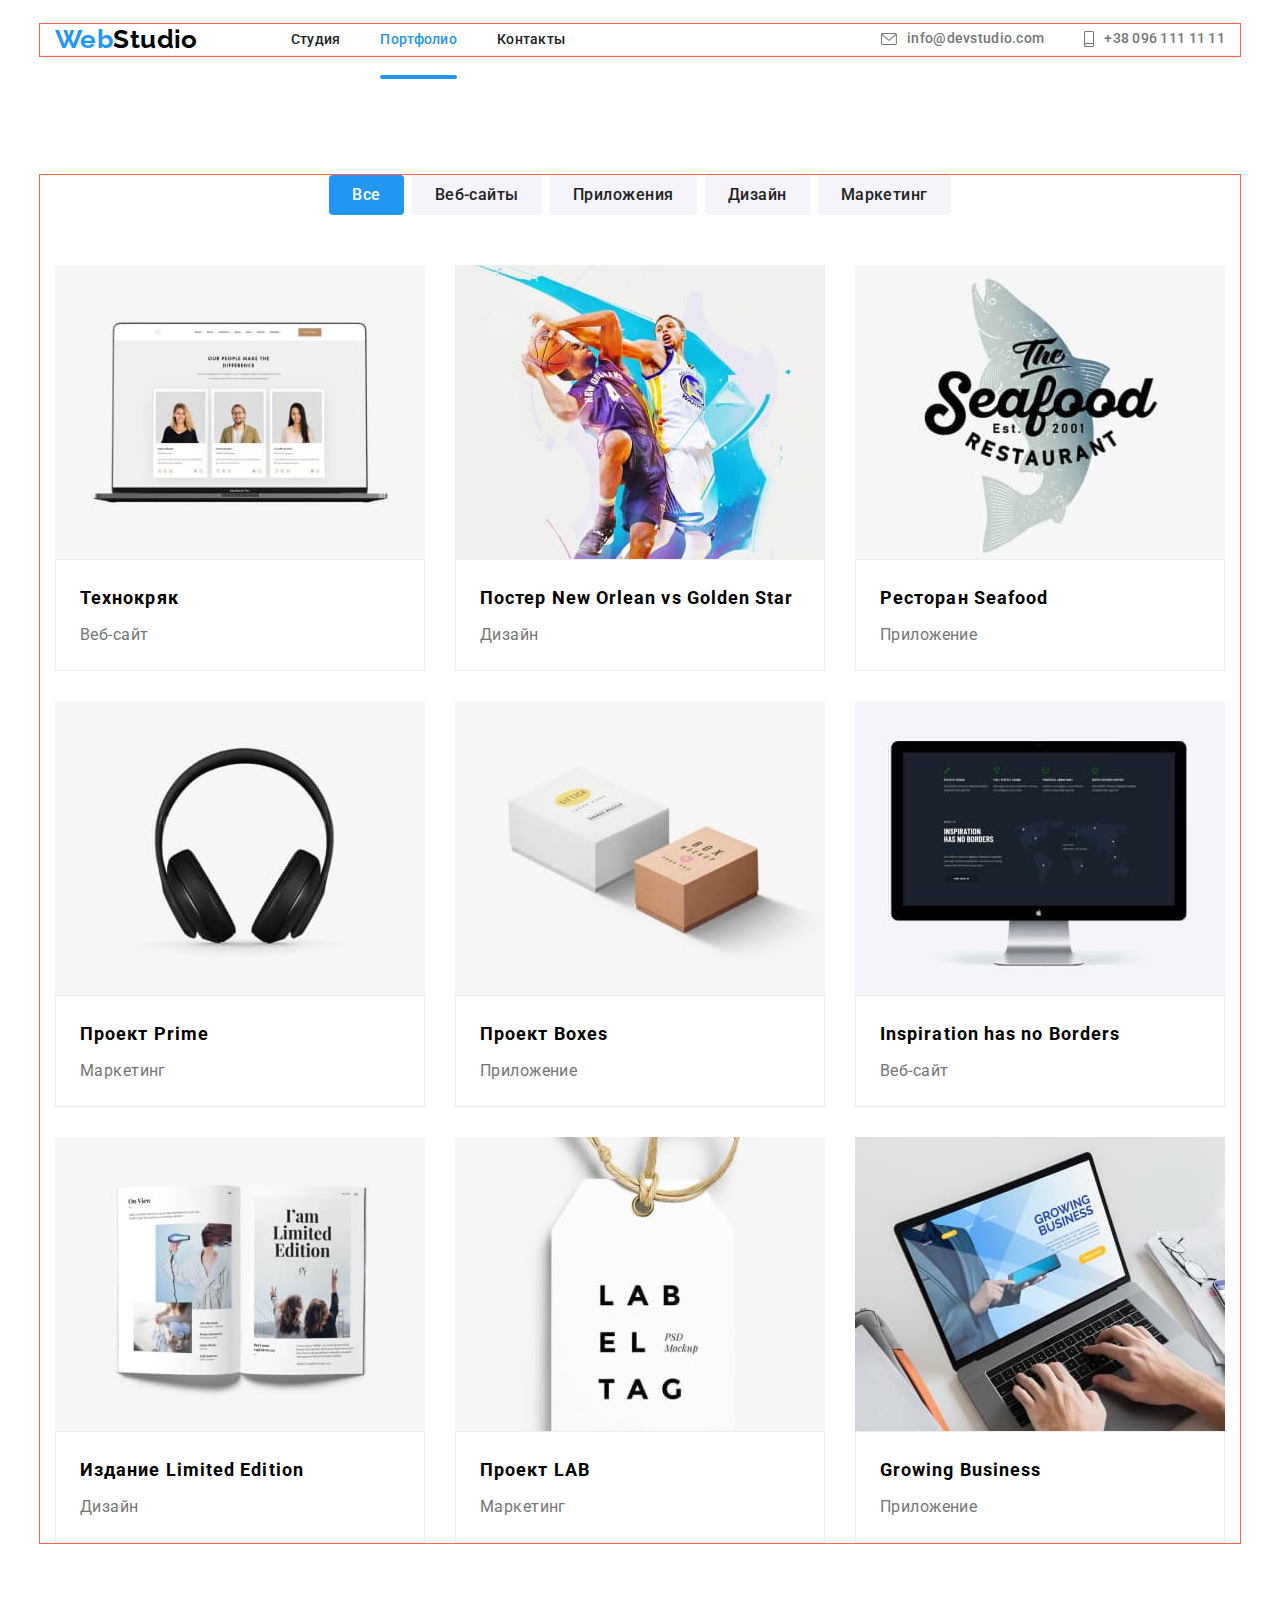
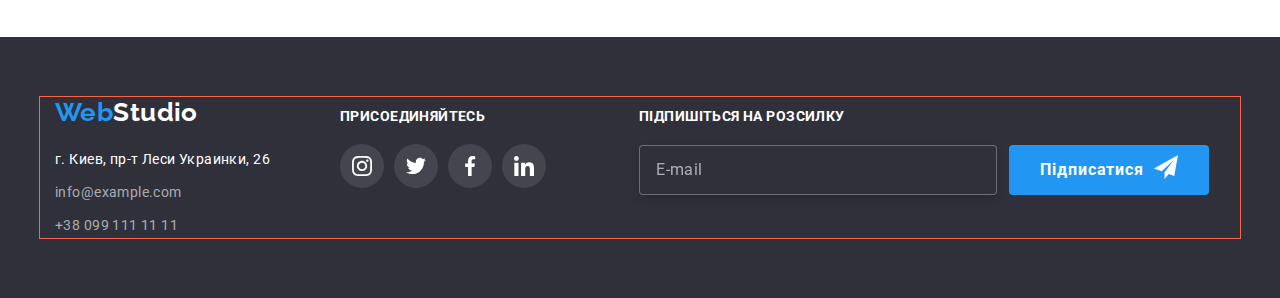
==== commit 9f0357d6: "and1" ====
--- a/portfolio.html
+++ b/portfolio.html
@@ -20,7 +20,7 @@
       <header class="top-header">
         <div class="container page-header-container">
           <nav class="nav">
-            <a class="logo link" href="./index.html" lang="en"> <span class="accent">Web</span>Studio</a>
+            <a class="logo link" href="./index.html" lang="en"> <span class="logo--accent">Web</span>Studio</a>
       
             <ul class="site-list list">
               <li class="site-item"><a class="site-link  link" href="./index.html">Студия</a></li>
@@ -54,12 +54,12 @@
           <!--скрытый текст-->
           <h1 class="visually-hidden">Навигация</h1>
           <div class="btn-nav">
-          <ul class="btn-nav-item list">
-            <li class="btn-nav-list"> <button class="button button-primery" type="button">Все</button></li>
-            <li class="btn-nav-list"> <button class="button" type="button">Веб-сайты</button></li>
-            <li class="btn-nav-list"> <button class="button"  type="button">Приложения</button></li>
-            <li class="btn-nav-list"> <button class="button"  type="button">Дизайн</button></li>
-            <li class="btn-nav-list"> <button class="button"   type="button">Маркетинг</button></li>
+          <ul class="btn-nav__item list">
+            <li class="btn-nav__list"> <button class="button button--primery" type="button">Все</button></li>
+            <li class="btn-nav__list"> <button class="button" type="button">Веб-сайты</button></li>
+            <li class="btn-nav__list"> <button class="button"  type="button">Приложения</button></li>
+            <li class="btn-nav__list"> <button class="button"  type="button">Дизайн</button></li>
+            <li class="btn-nav__list"> <button class="button"   type="button">Маркетинг</button></li>
           </ul>
           </div>
         
@@ -67,129 +67,129 @@
               <ul class="navigation list">
                   <li class="navigation__list">
                     <a class="navigation__link link" href="">
-                      <div class="navigation__wrapper">
+                      <div class="wrapper">
                       <img src="./images/projects/web-techno.jpg" alt="Ноутбук" width="370" height="294"/>
-                      <p class="overlay">Ресурс пропонує комплексні пропозиції з різним рівнем функціоналу та сервісів. Все це дозволить відвідувачу отримати
+                      <p class="wrapper__overlay">Ресурс пропонує комплексні пропозиції з різним рівнем функціоналу та сервісів. Все це дозволить відвідувачу отримати
                       вичерпні відомості про компанію чи приватну особу. </p>
                       </div>
                      
                       <div 
                       class="navigation-container">
-                      <h3  class="nav-content-titre">Технокряк</h3>
-                      <p class="nav-content-text">Веб-сайт</p>
+                      <h3  class="navigation-container__title">Технокряк</h3>
+                      <p class="navigation-container__text">Веб-сайт</p>
                       </div>
                       </a>
                      
                   </li>
-                <li class="nav-content-list">
-                  <a class="nav-link link" href="">
-                    <div class="nav-list-img-wrapper">
+                <li class="navigation__list">
+                  <a class="navigation__link link" href="">
+                    <div class="wrapper">
                     <img src="./images/projects/design-poster.jpg" alt="Баскетбол" width="370" height="294"/>
-                    <p class="overlay">Ресурс пропонує комплексні пропозиції з різним рівнем функціоналу та сервісів. Все це дозволить
-                      відвідувачу отримати
-                      вичерпні відомості про компанію чи приватну особу. </p>
-                    </div>
-                    <div class="nav-content-container">
-                    <h3 class="nav-content-titre">Постер New Orlean vs Golden Star</h3>
-                    <p class="nav-content-text">Дизайн</p>
-                    </div>
-                    </a>
-                </li>
-                <li class="nav-content-list">
-                  <a class="nav-link link" href="">
-                    <div class="nav-list-img-wrapper">
+                    <p class="wrapper__overlay">Ресурс пропонує комплексні пропозиції з різним рівнем функціоналу та сервісів. Все це дозволить
+                      відвідувачу отримати
+                      вичерпні відомості про компанію чи приватну особу. </p>
+                    </div>
+                    <div class="navigation-container">
+                    <h3 class="navigation-container__title">Постер New Orlean vs Golden Star</h3>
+                    <p class="navigation-container__text">Дизайн</p>
+                    </div>
+                    </a>
+                </li>
+                <li class="navigation__list">
+                  <a class="navigation__link link" href="">
+                    <div class="wrapper">
                     <img src="./images/projects/app-restoran.jpg" alt="Название ресторана" width="370" height="294"/>
-                    <p class="overlay">Ресурс пропонує комплексні пропозиції з різним рівнем функціоналу та сервісів. Все це дозволить
-                      відвідувачу отримати
-                      вичерпні відомості про компанію чи приватну особу. </p>
-                    </div>
-                    <div class="nav-content-container">
-                    <h3 class="nav-content-titre">Ресторан Seafood</h3>
-                    <p class="nav-content-text">Приложение</p>
-                    </div>
-                    </a>
-                </li>
-                <li class="nav-content-list">
-                  <a class="nav-link link" href="">
-                    <div class="nav-list-img-wrapper">
+                    <p class="wrapper__overlay">Ресурс пропонує комплексні пропозиції з різним рівнем функціоналу та сервісів. Все це дозволить
+                      відвідувачу отримати
+                      вичерпні відомості про компанію чи приватну особу. </p>
+                    </div>
+                    <div class="navigation-container">
+                    <h3 class="navigation-container__title">Ресторан Seafood</h3>
+                    <p class="navigation-container__text">Приложение</p>
+                    </div>
+                    </a>
+                </li>
+                <li class="navigation__list">
+                  <a class="navigation__link link" href="">
+                    <div class="wrapper">
                     <img src="./images/projects/marketing-project.jpg" alt="наушники" width="370" height="294"/>
-                    <p class="overlay">Ресурс пропонує комплексні пропозиції з різним рівнем функціоналу та сервісів. Все це дозволить
-                      відвідувачу отримати
-                      вичерпні відомості про компанію чи приватну особу. </p>
-                    </div>
-                    <div class="nav-content-container">
-                    <h3 class="nav-content-titre">Проект Prime</h3>
-                    <p class="nav-content-text">Маркетинг</p>
-                    </div>
-                    </a>
-                </li>
-                <li class="nav-content-list">
-                  <a class="nav-link link" href="">
-                    <div class="nav-list-img-wrapper">
+                    <p class="wrapper__overlay">Ресурс пропонує комплексні пропозиції з різним рівнем функціоналу та сервісів. Все це дозволить
+                      відвідувачу отримати
+                      вичерпні відомості про компанію чи приватну особу. </p>
+                    </div>
+                    <div class="navigation-container">
+                    <h3 class="navigation-container__title">Проект Prime</h3>
+                    <p class="navigation-container__text">Маркетинг</p>
+                    </div>
+                    </a>
+                </li>
+                <li class="navigation__list">
+                  <a class="navigation__link link" href="">
+                    <div class="wrapper">
                     <img src="./images/projects/app-project-boxes.jpg" alt="коробки" width="370" height="294"/>
-                    <p class="overlay">Ресурс пропонує комплексні пропозиції з різним рівнем функціоналу та сервісів. Все це дозволить
-                      відвідувачу отримати
-                      вичерпні відомості про компанію чи приватну особу. </p>
-                    </div>
-                    <div class="nav-content-container">
-                    <h3 class="nav-content-titre">Проект Boxes</h3>
-                    <p class="nav-content-text">Приложение</p>
-                    </div>
-                    </a>
-                </li>
-                <li class="nav-content-list">
-                  <a class="nav-link link" href="">
-                    <div class="nav-list-img-wrapper">
+                    <p class="wrapper__overlay">Ресурс пропонує комплексні пропозиції з різним рівнем функціоналу та сервісів. Все це дозволить
+                      відвідувачу отримати
+                      вичерпні відомості про компанію чи приватну особу. </p>
+                    </div>
+                    <div class="navigation-container">
+                    <h3 class="navigation-container__title">Проект Boxes</h3>
+                    <p class="navigation-container__text">Приложение</p>
+                    </div>
+                    </a>
+                </li>
+                <li class="navigation__list">
+                  <a class="navigation__link link" href="">
+                    <div class="wrapper">
                     <img src="./images/projects/web-inspiration.jpg" alt="монитор" width="370" height="294"/>
-                    <p class="overlay">Ресурс пропонує комплексні пропозиції з різним рівнем функціоналу та сервісів. Все це дозволить
-                      відвідувачу отримати
-                      вичерпні відомості про компанію чи приватну особу. </p>
-                    </div>
-                    <div class="nav-content-container">
-                    <h3 class="nav-content-titre"  lang="en">Inspiration has no Borders</h3>
-                    <p class="nav-content-text">Веб-сайт</p>
-                    </div>
-                    </a>
-                </li>
-                <li class="nav-content-list">
-                  <a class="nav-link link" href="">
-                    <div class="nav-list-img-wrapper">
+                    <p class="wrapper__overlay">Ресурс пропонує комплексні пропозиції з різним рівнем функціоналу та сервісів. Все це дозволить
+                      відвідувачу отримати
+                      вичерпні відомості про компанію чи приватну особу. </p>
+                    </div>
+                    <div class="navigation-container">
+                    <h3 class="navigation-container__title"  lang="en">Inspiration has no Borders</h3>
+                    <p class="navigation-container__text">Веб-сайт</p>
+                    </div>
+                    </a>
+                </li>
+                <li class="navigation__list">
+                  <a class="navigation__link link" href="">
+                    <div class="wrapper">
                     <img src="./images/projects/design-magazin.jpg" alt="этикетка" width="370" height="294"/>
-                    <p class="overlay">Ресурс пропонує комплексні пропозиції з різним рівнем функціоналу та сервісів. Все це дозволить
-                      відвідувачу отримати
-                      вичерпні відомості про компанію чи приватну особу. </p>
-                    </div>
-                    <div class="nav-content-container">
-                    <h3 class="nav-content-titre">Издание Limited Edition</h3>
-                    <p class="nav-content-text">Дизайн</p>
-                    </div>
-                    </a>
-                </li>
-                <li class="nav-content-list">
-                  <a class="nav-link link" href="">
-                    <div class="nav-list-img-wrapper">
+                    <p class="wrapper__overlay">Ресурс пропонує комплексні пропозиції з різним рівнем функціоналу та сервісів. Все це дозволить
+                      відвідувачу отримати
+                      вичерпні відомості про компанію чи приватну особу. </p>
+                    </div>
+                    <div class="navigation-container">
+                    <h3 class="navigation-container__title">Издание Limited Edition</h3>
+                    <p class="navigation-container__text">Дизайн</p>
+                    </div>
+                    </a>
+                </li>
+                <li class="navigation__list">
+                  <a class="navigation__link link" href="">
+                    <div class="wrapper">
                     <img src="./images/projects/marketing-project-lab.jpg" alt="ноутбук" width="370" height="294"/>
-                    <p class="overlay">Ресурс пропонує комплексні пропозиції з різним рівнем функціоналу та сервісів. Все це дозволить
-                      відвідувачу отримати
-                      вичерпні відомості про компанію чи приватну особу. </p>
-                    </div>
-                    <div class="nav-content-container">
-                    <h3 class="nav-content-titre">Проект LAB</h3>
-                    <p class="nav-content-text">Маркетинг</p>
-                    </div>
-                    </a>
-                </li>
-                <li class="nav-content-list">
-                  <a class="nav-link link" href="">
-                    <div class="nav-list-img-wrapper">
+                    <p class="wrapper__overlay">Ресурс пропонує комплексні пропозиції з різним рівнем функціоналу та сервісів. Все це дозволить
+                      відвідувачу отримати
+                      вичерпні відомості про компанію чи приватну особу. </p>
+                    </div>
+                    <div class="navigation-container">
+                    <h3 class="navigation-container__title">Проект LAB</h3>
+                    <p class="navigation-container__text">Маркетинг</p>
+                    </div>
+                    </a>
+                </li>
+                <li class="navigation__list">
+                  <a class="navigation__link link" href="">
+                    <div class="wrapper">
                     <img src="./images/projects/app-growing-business.jpg" alt="ноутбук" width="370" height="294"/>
-                    <p class="overlay">Ресурс пропонує комплексні пропозиції з різним рівнем функціоналу та сервісів. Все це дозволить
-                      відвідувачу отримати
-                      вичерпні відомості про компанію чи приватну особу. </p>
-                    </div>
-                    <div class="nav-content-container">
-                    <h3 class="nav-content-titre" lang="en">Growing Business</h3>
-                    <p class="nav-content-text">Приложение</p>
+                    <p class="wrapper__overlay">Ресурс пропонує комплексні пропозиції з різним рівнем функціоналу та сервісів. Все це дозволить
+                      відвідувачу отримати
+                      вичерпні відомості про компанію чи приватну особу. </p>
+                    </div>
+                    <div class="navigation-container">
+                    <h3 class="navigation-container__title" lang="en">Growing Business</h3>
+                    <p class="navigation-container__text">Приложение</p>
                     </div>
                     </a>
                 </li>
@@ -201,43 +201,43 @@
   <!--Подвал страницы-->
   <footer class="footer logo-footer">
     <div class="container container-footer">
-      <div class="container-left">
-        <a class="link logo logo-footer" href="./index.html" lang="en"> <span class="accent">Web</span><span
-            class="accent-second">Studio</span></a>
+      <div class="container-footer--left">
+        <a class="link logo logo-footer" href="./index.html" lang="en"> <span class="logo--accent">Web</span><span
+            class="logo--accent-second">Studio</span></a>
         <address class="address">
-          <ul class="list-direction list">
-            <li class="direction-item">
-              <a class="direction-link-light link" href="https://goo.gl/maps/oxH6Qy7vW1JRrcVw8" target="_blank"
+          <ul class="address__list list">
+            <li class="address__item">
+              <a class="address__link-light link" href="https://goo.gl/maps/oxH6Qy7vW1JRrcVw8" target="_blank"
                 rel="noopener nofollow noreferrer">г. Киев, пр-т Леси Украинки, 26</a>
             </li>
-            <li class="direction-item mail-item">
-              <a class="direction-link-dark link" href="mailto:info@example.com">info@example.com</a>
-            </li>
-            <li class="direction-item  phone-item">
-              <a class="direction-link-dark link" href="tel:+380991111111">+38 099 111 11 11</a>
+            <li class="address__item address__item--mail">
+              <a class="address__link-dark link" href="mailto:info@example.com">info@example.com</a>
+            </li>
+            <li class="address__item address__item--phone">
+              <a class="address__link-dark link" href="tel:+380991111111">+38 099 111 11 11</a>
             </li>
           </ul>
         </address>
       </div>
-      <div class="container-riht">
-        <h3 class="properties-title-text properties-title-text-white ">присоединяйтесь</h3>
-        <ul class="social-list-footer list">
-          <li class="social-item-footer"> <a class="social-link-footer" href=""> <svg class="social-footer-icom"
+      <div class="container-footer--riht">
+        <h3 class="social-list__title">присоединяйтесь</h3>
+        <ul class="social-list list">
+          <li class="social-list__item"> <a class="social-list__link" href=""> <svg class="social-list__icom"
                 width="20" height="20">
                 <use href="./images/sprite.svg#icon-instagram">
                 </use>
               </svg> </a></li>
-          <li class="social-item-footer"> <a class="social-link-footer" href=""> <svg class="social-footer-icom"
+          <li class="social-list__item"> <a class="social-list__link" href=""> <svg class="social-list__icom"
                 width="20" height="20">
                 <use href="./images/sprite.svg#icon-twitter">
                 </use>
               </svg> </a></li>
-          <li class="social-item-footer"> <a class="social-link-footer" href=""> <svg class="social-footer-icom"
+          <li class="social-list__item"> <a class="social-list__link" href=""> <svg class="social-list__icom"
                 width="20" height="20">
                 <use href="./images/sprite.svg#icon-facebook">
                 </use>
               </svg> </a></li>
-          <li class="social-item-footer"> <a class="social-link-footer" href=""> <svg class="social-footer-icom"
+          <li class="social-list__item"> <a class="social-list__link" href=""> <svg class="social-list__icom"
                 width="20" height="20">
                 <use href="./images/sprite.svg#icon-linkedin">
                 </use>
--- a/css/main.min.css
+++ b/css/main.min.css
@@ -1 +1 @@
-:root{--primary-font: "Roboto", sans-serif;--text-color: #757575;--title-color: #212121;--accent-color: #2196f3;--background-color: #ffffff;--second-title: #ffffff;--border-color: #ececec;--properties-color: E5E5E5;--team-color: #f5f4fa;--buttom-color: #f5f4fa;--color-link-icom: #afb1b8;--backround-second-color: #2f303a;--transition-duration: 250ms;--transition-function: cubic-bezier(0.4, 0, 0.2, 1)}.visually-hidden{position:absolute;width:1px;height:1px;margin:-1px;border:0;padding:0;white-space:nowrap;clip-path:inset(100%);clip:rect(0 0 0 0);overflow:hidden}.btn-nav-item,.social-link-footer,.clients-link,.social-list-link,.properties-cards,.modal-form-chec-desk,.modal-close-btn{display:flex;align-items:center;justify-content:center}body{font-family:var(--primary-font);font-size:14px;letter-spacing:.03em;background-color:var(--background-color)}h1,h2,h3,h4,h5,h6,p{margin:0}.list{list-style:none;padding-left:0;margin:0}.link{text-decoration:none;color:inherit}img{display:block;max-width:100%;height:auto}button{cursor:pointer}address{font-style:normal}.section{padding-top:94px;padding-bottom:94px}.container{width:1200px;padding-left:15px;padding-right:15px;outline:1px solid tomato;margin:0 auto}.modal-btm{font-size:16px;font-weight:700;line-height:1.875;letter-spacing:.06em;color:var(--second-title);background-color:#2196f3;box-shadow:0px 4px 4px rgba(0,0,0,.15);border-radius:4px;border:none;min-width:200px;padding-top:10px;padding-bottom:10px;padding-left:30px;padding-right:30px;transition:color var(--transition-duration) var(--transition-function)}.modal-btm:hover,.modal-btm:focus{color:var(--title-color)}.backdrop{position:fixed;z-index:100;top:0;left:0;width:100%;height:100%;background-color:rgba(0,0,0,.2);transition:opacity var(--transition-duration) var(--transition-function),visibility var(--transition-duration) var(--transition-function)}.backdrop.is-hidden{opacity:0;visibility:hidden;pointer-events:none}.modal{position:absolute;top:50%;left:50%;transform:translate(-50%, -50%);width:528px;background-color:#fff;box-shadow:0px 1px 3px rgba(0,0,0,.12),0px 1px 1px rgba(0,0,0,.14),0px 2px 1px rgba(0,0,0,.2);border-radius:4px;padding:40px}.modal-close-btn{position:absolute;top:10px;right:10px;width:30px;height:30px;border-radius:50%;background-color:rgba(0,0,0,0);border:1px solid rgba(0,0,0,.1);padding:0}.modal-close-btn-icon{fill:var(--title-color);transition:fill var(--transition-duration) var(--transition-function)}.modal-close-btn:hover .modal-close-btn-icon,.modal-close-btn:focus .modal-close-btn-icon{fill:var(--accent-color)}.modal-form{display:flex;flex-direction:column}.modal-form-input{width:100%;height:40px;border:1px solid rgba(33,33,33,.2);border-radius:4px;padding-left:42px;transition:border-color var(--transition-duration) var(--transition-function);cursor:pointer}.modal-form-input:focus{outline:none;border-color:var(--accent-color)}.modal-text{display:block;font-size:20px;font-weight:700;line-height:1.172;letter-spacing:.03em;text-align:center;color:var(--title-color);margin-bottom:12px}.modal-form-input-desk{display:block;font-size:12px;line-height:1.17;letter-spacing:.01em;color:var(--text-color);margin-bottom:4px}.modal-form-field{margin-bottom:10px}.modal-form-field-message{margin-bottom:20px}.modal-form-input-wrapper{position:relative;margin-top:4px;margin-bottom:10px}.modal-form-input-icom{position:absolute;top:50%;left:15px;transform:translate(0, -50%);transition:fill var(--transition-duration) var(--transition-function)}.modal-form-input:focus+.modal-form-input-icom{fill:var(--accent-color)}.modal-form-message{display:block;width:100%;height:120px;padding:12px 16px;border:1px solid rgba(33,33,33,.2);border-radius:4px;resize:none;transition:border-color var(--transition-duration) var(--transition-function)}.modal-form-message:focus{outline:none;border-color:var(--accent-color)}.modal-form-message::placeholder{font-size:12px;line-height:1.17;letter-spacing:.01em;color:rgba(117,117,117,.5)}.modal-form-chec-desk::before{content:"";display:block;width:16px;height:15px;border-radius:4px;cursor:pointer;background-image:url(../images/check/border.svg);margin-right:7px}.model-form-chec:checked+.modal-form-chec-desk::before{background-image:url(../images/check/chec.svg);background-repeat:no-repeat;background-position:center;background-color:var(--accent-color);border-color:var(--accent-color)}.model-form-chec:focus+.modal-form-chec-desk::before{background-color:var(--accent-color)}.modal-form-chec-desk{justify-items:center;font-size:14px;line-height:1.7;letter-spacing:.03em;color:var(--text-color);margin-bottom:30px}.modal-form-chec-link{color:var(--accent-color)}.modal-form-submit{align-self:center;font-size:16px;font-weight:700;line-height:1.875;letter-spacing:.06em;color:var(--second-title);background-color:var(--accent-color);border-radius:4px;border:none;min-width:200px;padding-top:10px;padding-bottom:10px;padding-left:52px;padding-right:52px;transition:box-shadow var(--transition-duration) var(--transition-function)}.modal-form-submit:hover,.modal-form-submit:focus{box-shadow:0px 4px 4px rgba(0,0,0,.15)}.page-header-container{display:flex;align-items:center;justify-content:space-between;border-bottom:1px solid var(--border-color)}.nav{display:flex;align-items:center}.site-list{display:flex;align-items:center}.contact{display:flex;align-items:center}.top-header{background-color:#fff;padding-top:24px;padding-bottom:25px}.logo{margin-right:93px;font-family:"Raleway",sans-serif;font-weight:700;font-size:26px;line-height:1.19;color:#000}.accent{color:var(--accent-color)}.site-item:not(:last-child){margin-right:40px}.site-link{position:relative;font-weight:500;line-height:1.14;letter-spacing:.02em;color:var(--title-color);transition:color var(--transition-duration) var(--transition-function)}.site-link:hover,.site-link:focus{color:var(--accent-color)}.site-link.current::before{content:"";height:4px;background-color:var(--accent-color);border-radius:2px;position:absolute;width:100%;bottom:-32px}.current{color:var(--accent-color)}.contact-link{display:flex;align-items:center;font-weight:500;line-height:1.14;letter-spacing:.02em;color:var(--text-color);transition:color var(--transition-duration) var(--transition-function)}.contact-link:hover,.contact-link:focus{color:var(--accent-color)}.contact-link-mail{margin-right:30px;margin-left:10px}.contact-item-phone{margin-left:10px}.icon-envelope{width:16px;height:12px;fill:currentColor;margin-right:10px}.icon-smartphone{width:10px;height:16px;fill:currentColor;margin-right:10px}.hero{padding-top:200px;padding-bottom:200px;text-align:center;background-image:linear-gradient(rgba(47, 48, 58, 0.4), rgba(47, 48, 58, 0.4)),url(../images/hero/bg.jpg);background-size:cover;background-repeat:no-repeat;background-position:center;min-width:1600px;margin-left:auto;margin-right:auto;background-color:#c4c4c4}.main-title{font-size:44px;font-weight:900;line-height:1.3636363636;text-align:center;align-items:center;letter-spacing:.06em;text-transform:uppercase;color:var(--second-title);width:696px;margin-left:auto;margin-right:auto;margin-bottom:30px}.title-properties{font-size:36px;line-height:1.17;text-align:center;padding-top:0px}.properties{background-color:var(--properties-color)}.properties-item{display:flex;justify-content:space-between}.properties-list:not(:last-child){margin-right:30px}.properties-title-text{font-size:14px;font-weight:700;line-height:1.1721428571;text-transform:uppercase;color:var(--title-color);margin-top:30px}.properties-text{line-height:1.71;color:var(--text-color);margin-top:10px}.propertires-list{align-items:center}.properties-cards{height:120px;background-color:#f5f4fa;border-radius:4px}.activity{padding-top:0px}.activity-item{display:flex;flex-wrap:wrap;gap:30px;margin-top:50px}.activity-list{position:relative}.activity-text{font-weight:700;font-size:14px;line-height:1.17;letter-spacing:.03em;text-transform:uppercase;color:var(--second-title);width:370px;height:70px;background-color:rgba(47,48,58,.8);padding-top:27px;text-align:center;position:absolute;bottom:0;left:0}.team{background-color:var(--team-color)}.team-item{display:flex;justify-content:space-between;margin-top:50px}.team-list{box-shadow:0px 1px 3px rgba(0,0,0,.12),0px 1px 1px rgba(0,0,0,.14),0px 2px 1px rgba(0,0,0,.2);border-radius:0px 0px 4px 4px;background-color:#fff}.title{font-size:36px;font-weight:700;line-height:1.1719444444;text-align:center}.name-container{padding-top:30px;padding-bottom:30px}.name-title{font-size:16px;font-weight:500;line-height:1.171875;text-align:center;color:var(--title-color)}.name-text{font-size:16px;font-weight:400;line-height:1.171875;text-align:center;color:var(--text-color);margin-top:10px}.social-list{display:flex;justify-content:center;gap:10px;margin-top:16px}.social-list-link{width:44px;height:44px;border-radius:50%;color:var(--color-link-icom);transition:background-color var(--transition-duration) var(--transition-function),color var(--transition-duration) var(--transition-function)}.social-list-link:hover,.social-list-link:focus{background-color:var(--accent-color);color:var(--team-color)}.social-list-icom{fill:currentColor}.clients-item{display:flex;justify-content:center;gap:30px;margin-top:50px}.clients-link{width:170px;height:92px;border:1px solid;border-radius:4px;border-color:var(--color-link-icom);color:var(--color-link-icom);transition:border-color var(--transition-duration) var(--transition-function),color var(--transition-duration) var(--transition-function)}.clients-link:hover,.clients-link:focus{border-color:var(--accent-color);color:var(--accent-color)}.clients-link-icom{fill:currentColor}footer{background-color:#2f303a;padding:60px 0}.logo-footer{margin-right:0px}.address{margin-top:20px}.mail-item{margin-top:9px}.phone-item{margin-top:9px}.accent-second{color:#fff}.direction-item{font-style:normal;font-weight:400;line-height:1.71;background:#2f303a}.direction-link-light{color:var(--second-title)}.direction-link-dark{color:rgba(255,255,255,.6);transition:color var(--transition-duration) var(--transition-function)}.direction-link-dark:hover,.direction-link-dark:focus{color:var(--accent-color)}.properties-title-text-white{font-size:14px;font-weight:700;line-height:1.1721428571;letter-spacing:.03em;text-transform:uppercase;color:var(--second-title);margin-top:0%}.container-footer{display:flex;align-items:baseline}.container-riht{margin-left:70px}.social-list-footer{display:flex;justify-content:center;gap:10px;margin-top:20px}.social-link-footer{width:44px;height:44px;border-radius:50%;background-color:rgba(255,255,255,.1);color:var(--second-title);transition:background-color var(--transition-duration) var(--transition-function)}.social-link-footer:hover,.social-link-footer:focus{background-color:var(--accent-color)}.social-footer-icom{fill:currentColor}.footer-form-wrapper{margin-left:93px}.footer-form{display:flex;margin-top:20px}.footer-form-text{font-style:normal;font-weight:700;font-size:14px;line-height:1.14;letter-spacing:.03em;text-transform:uppercase;color:var(--second-title)}.footer-form-input{width:358px;height:50px;padding:15px 16px;border:1px solid rgba(255,255,255,.3);filter:drop-shadow(0px 4px 4px rgba(0, 0, 0, 0.15));border-radius:4px;margin-right:12px;background-color:var(--backround-second-color);color:var(--background-color);transition:border-color var(--transition-duration) var(--transition-function)}.footer-form-input:focus{outline:none;border-color:var(--accent-color)}.footer-form-input::placeholder{font-size:16px;line-height:1.25;letter-spacing:.03em;color:rgba(255,255,255,.6)}.footer-form-btn-icon{position:relative}.footer-form-submit{font-size:16px;font-weight:700;line-height:1.875;letter-spacing:.06em;color:var(--second-title);background-color:var(--accent-color);border-radius:4px;border:none;min-width:200px;height:50px;padding-left:28px;padding-right:62px;transition:box-shadow var(--transition-duration) var(--transition-function)}.footer-form-submit:hover,.footer-form-submit:focus{color:var(--title-color);box-shadow:0px 4px 4px rgba(0,0,0,.15)}.footer-btn-icon{position:absolute;margin-left:10px}.btn-nav-list:not(:last-child){margin-right:8px}button{font-family:inherit}.button{font-size:16px;font-weight:500;line-height:1.625;text-align:center;letter-spacing:.03em;color:var(--title-color);background-color:var(--buttom-color);border-radius:4px;border:1px solid rgba(0,0,0,0);padding-top:6px;padding-bottom:6px;padding-left:22px;padding-right:22px;transition:color var(--transition-duration) var(--transition-function),background-color var(--transition-duration) var(--transition-function),box-shadow var(--transition-duration) var(--transition-function)}.button:hover,.button:focus{color:#fff;background-color:#2196f3;box-shadow:0px 3px 1px rgba(0,0,0,.1),0px 1px 2px rgba(0,0,0,.08),0px 2px 2px rgba(0,0,0,.12)}.button-primery{background-color:var(--accent-color);color:var(--second-title)}.navigation-container{padding-top:20px;border:1px solid #eee;padding-bottom:20px}.navigation{display:flex;flex-wrap:wrap;gap:30px;margin-top:50px}.navigation__list{flex-basis:13.3333333333}.navigation__link{display:block;transition:box-shadow var(--transition-duration) var(--transition-function)}.navigation__link:hover,.navigation__link:focus{box-shadow:0px 1px 1px rgba(0,0,0,.12),0px 4px 4px rgba(0,0,0,.06),1px 4px 6px rgba(0,0,0,.16)}.nav-content-titre{font-size:18px;font-weight:700;line-height:2;letter-spacing:.06em;padding-left:24px}.nav-content-text{font-size:16px;font-weight:400;line-height:1.875;color:var(--text-color);margin-top:4px;padding-left:24px}.navigation__wrapper{position:relative;overflow:hidden}.overlay{position:absolute;left:0;top:0;width:100%;height:294px;overflow:auto;transform:translate(0, 100%);transition:transform var(--transition-duration) var(--transition-function);font-size:18px;font-weight:400;line-height:1.5555555556;letter-spacing:.03em;color:var(--second-title);padding-top:63px;padding-left:24px;padding-bottom:63px;padding-right:24px;background-color:rgba(33,150,243,.9)}.navigation__link:hover .overlay,.navigation__link:focus .overlay{transform:translate(0, 0)}/*# sourceMappingURL=main.min.css.map */+:root{--primary-font: "Roboto", sans-serif;--text-color: #757575;--title-color: #212121;--accent-color: #2196f3;--background-color: #ffffff;--second-title: #ffffff;--border-color: #ececec;--properties-color: E5E5E5;--team-color: #f5f4fa;--buttom-color: #f5f4fa;--color-link-icom: #afb1b8;--backround-second-color: #2f303a;--transition-duration: 250ms;--transition-function: cubic-bezier(0.4, 0, 0.2, 1)}.visually-hidden{position:absolute;width:1px;height:1px;margin:-1px;border:0;padding:0;white-space:nowrap;clip-path:inset(100%);clip:rect(0 0 0 0);overflow:hidden}.btn-nav__item,.social-list__link,.clients-link,.social-list-link,.properties-cards,.modal-form-chec-desk,.modal-close-btn{display:flex;align-items:center;justify-content:center}body{font-family:var(--primary-font);font-size:14px;letter-spacing:.03em;background-color:var(--background-color)}h1,h2,h3,h4,h5,h6,p{margin:0}.list{list-style:none;padding-left:0;margin:0}.link{text-decoration:none;color:inherit}img{display:block;max-width:100%;height:auto}button{cursor:pointer}address{font-style:normal}.section{padding-top:94px;padding-bottom:94px}.container{width:1200px;padding-left:15px;padding-right:15px;outline:1px solid tomato;margin:0 auto}.modal-btm{font-size:16px;font-weight:700;line-height:1.875;letter-spacing:.06em;color:var(--second-title);background-color:#2196f3;box-shadow:0px 4px 4px rgba(0,0,0,.15);border-radius:4px;border:none;min-width:200px;padding-top:10px;padding-bottom:10px;padding-left:30px;padding-right:30px;transition:color var(--transition-duration) var(--transition-function)}.modal-btm:hover,.modal-btm:focus{color:var(--title-color)}.backdrop{position:fixed;z-index:100;top:0;left:0;width:100%;height:100%;background-color:rgba(0,0,0,.2);transition:opacity var(--transition-duration) var(--transition-function),visibility var(--transition-duration) var(--transition-function)}.backdrop.is-hidden{opacity:0;visibility:hidden;pointer-events:none}.modal{position:absolute;top:50%;left:50%;transform:translate(-50%, -50%);width:528px;background-color:#fff;box-shadow:0px 1px 3px rgba(0,0,0,.12),0px 1px 1px rgba(0,0,0,.14),0px 2px 1px rgba(0,0,0,.2);border-radius:4px;padding:40px}.modal-close-btn{position:absolute;top:10px;right:10px;width:30px;height:30px;border-radius:50%;background-color:rgba(0,0,0,0);border:1px solid rgba(0,0,0,.1);padding:0}.modal-close-btn-icon{fill:var(--title-color);transition:fill var(--transition-duration) var(--transition-function)}.modal-close-btn:hover .modal-close-btn-icon,.modal-close-btn:focus .modal-close-btn-icon{fill:var(--accent-color)}.modal-form{display:flex;flex-direction:column}.modal-form-input{width:100%;height:40px;border:1px solid rgba(33,33,33,.2);border-radius:4px;padding-left:42px;transition:border-color var(--transition-duration) var(--transition-function);cursor:pointer}.modal-form-input:focus{outline:none;border-color:var(--accent-color)}.modal-text{display:block;font-size:20px;font-weight:700;line-height:1.172;letter-spacing:.03em;text-align:center;color:var(--title-color);margin-bottom:12px}.modal-form-input-desk{display:block;font-size:12px;line-height:1.17;letter-spacing:.01em;color:var(--text-color);margin-bottom:4px}.modal-form-field{margin-bottom:10px}.modal-form-field-message{margin-bottom:20px}.modal-form-input-wrapper{position:relative;margin-top:4px;margin-bottom:10px}.modal-form-input-icom{position:absolute;top:50%;left:15px;transform:translate(0, -50%);transition:fill var(--transition-duration) var(--transition-function)}.modal-form-input:focus+.modal-form-input-icom{fill:var(--accent-color)}.modal-form-message{display:block;width:100%;height:120px;padding:12px 16px;border:1px solid rgba(33,33,33,.2);border-radius:4px;resize:none;transition:border-color var(--transition-duration) var(--transition-function)}.modal-form-message:focus{outline:none;border-color:var(--accent-color)}.modal-form-message::placeholder{font-size:12px;line-height:1.17;letter-spacing:.01em;color:rgba(117,117,117,.5)}.modal-form-chec-desk::before{content:"";display:block;width:16px;height:15px;border-radius:4px;cursor:pointer;background-image:url(../images/check/border.svg);margin-right:7px}.model-form-chec:checked+.modal-form-chec-desk::before{background-image:url(../images/check/chec.svg);background-repeat:no-repeat;background-position:center;background-color:var(--accent-color);border-color:var(--accent-color)}.model-form-chec:focus+.modal-form-chec-desk::before{background-color:var(--accent-color)}.modal-form-chec-desk{justify-items:center;font-size:14px;line-height:1.7;letter-spacing:.03em;color:var(--text-color);margin-bottom:30px}.modal-form-chec-link{color:var(--accent-color)}.modal-form-submit{align-self:center;font-size:16px;font-weight:700;line-height:1.875;letter-spacing:.06em;color:var(--second-title);background-color:var(--accent-color);border-radius:4px;border:none;min-width:200px;padding-top:10px;padding-bottom:10px;padding-left:52px;padding-right:52px;transition:box-shadow var(--transition-duration) var(--transition-function)}.modal-form-submit:hover,.modal-form-submit:focus{box-shadow:0px 4px 4px rgba(0,0,0,.15)}.page-header-container{display:flex;align-items:center;justify-content:space-between;border-bottom:1px solid var(--border-color)}.nav{display:flex;align-items:center}.site-list{display:flex;align-items:center}.contact{display:flex;align-items:center}.top-header{background-color:#fff;padding-top:24px;padding-bottom:25px}.logo{margin-right:93px;font-family:"Raleway",sans-serif;font-weight:700;font-size:26px;line-height:1.19;color:#000}.logo--accent{color:var(--accent-color)}.site-item:not(:last-child){margin-right:40px}.site-link{position:relative;font-weight:500;line-height:1.14;letter-spacing:.02em;color:var(--title-color);transition:color var(--transition-duration) var(--transition-function)}.site-link:hover,.site-link:focus{color:var(--accent-color)}.site-link.current::before{content:"";height:4px;background-color:var(--accent-color);border-radius:2px;position:absolute;width:100%;bottom:-32px}.current{color:var(--accent-color)}.contact-link{display:flex;align-items:center;font-weight:500;line-height:1.14;letter-spacing:.02em;color:var(--text-color);transition:color var(--transition-duration) var(--transition-function)}.contact-link:hover,.contact-link:focus{color:var(--accent-color)}.contact-link-mail{margin-right:30px;margin-left:10px}.contact-item-phone{margin-left:10px}.icon-envelope{width:16px;height:12px;fill:currentColor;margin-right:10px}.icon-smartphone{width:10px;height:16px;fill:currentColor;margin-right:10px}.hero{padding-top:200px;padding-bottom:200px;text-align:center;background-image:linear-gradient(rgba(47, 48, 58, 0.4), rgba(47, 48, 58, 0.4)),url(../images/hero/bg.jpg);background-size:cover;background-repeat:no-repeat;background-position:center;min-width:1600px;margin-left:auto;margin-right:auto;background-color:#c4c4c4}.main-title{font-size:44px;font-weight:900;line-height:1.3636363636;text-align:center;align-items:center;letter-spacing:.06em;text-transform:uppercase;color:var(--second-title);width:696px;margin-left:auto;margin-right:auto;margin-bottom:30px}.title-properties{font-size:36px;line-height:1.17;text-align:center;padding-top:0px}.properties{background-color:var(--properties-color)}.properties-item{display:flex;justify-content:space-between}.properties-list:not(:last-child){margin-right:30px}.properties-title-text{font-size:14px;font-weight:700;line-height:1.1721428571;text-transform:uppercase;color:var(--title-color);margin-top:30px}.properties-text{line-height:1.71;color:var(--text-color);margin-top:10px}.propertires-list{align-items:center}.properties-cards{height:120px;background-color:#f5f4fa;border-radius:4px}.activity{padding-top:0px}.activity-item{display:flex;flex-wrap:wrap;gap:30px;margin-top:50px}.activity-list{position:relative}.activity-text{font-weight:700;font-size:14px;line-height:1.17;letter-spacing:.03em;text-transform:uppercase;color:var(--second-title);width:370px;height:70px;background-color:rgba(47,48,58,.8);padding-top:27px;text-align:center;position:absolute;bottom:0;left:0}.team{background-color:var(--team-color)}.team-item{display:flex;justify-content:space-between;margin-top:50px}.team-list{box-shadow:0px 1px 3px rgba(0,0,0,.12),0px 1px 1px rgba(0,0,0,.14),0px 2px 1px rgba(0,0,0,.2);border-radius:0px 0px 4px 4px;background-color:#fff}.title{font-size:36px;font-weight:700;line-height:1.1719444444;text-align:center}.name-container{padding-top:30px;padding-bottom:30px}.name-title{font-size:16px;font-weight:500;line-height:1.171875;text-align:center;color:var(--title-color)}.name-text{font-size:16px;font-weight:400;line-height:1.171875;text-align:center;color:var(--text-color);margin-top:10px}.social-list{display:flex;justify-content:center;gap:10px;margin-top:16px}.social-list-link{width:44px;height:44px;border-radius:50%;color:var(--color-link-icom);transition:background-color var(--transition-duration) var(--transition-function),color var(--transition-duration) var(--transition-function)}.social-list-link:hover,.social-list-link:focus{background-color:var(--accent-color);color:var(--team-color)}.social-list-icom{fill:currentColor}.clients-item{display:flex;justify-content:center;gap:30px;margin-top:50px}.clients-link{width:170px;height:92px;border:1px solid;border-radius:4px;border-color:var(--color-link-icom);color:var(--color-link-icom);transition:border-color var(--transition-duration) var(--transition-function),color var(--transition-duration) var(--transition-function)}.clients-link:hover,.clients-link:focus{border-color:var(--accent-color);color:var(--accent-color)}.clients-link-icom{fill:currentColor}footer{background-color:#2f303a;padding:60px 0}.logo-footer{margin-right:0px}.address{margin-top:20px}.address__item--mail{margin-top:9px}.address__item--phone{margin-top:9px}.logo--accent-second{color:#fff}.address__item{font-style:normal;font-weight:400;line-height:1.71;background:#2f303a}.address__link-light{color:var(--second-title)}.address__link-dark{color:rgba(255,255,255,.6);transition:color var(--transition-duration) var(--transition-function)}.address__link-dark:hover,.address__link-dark:focus{color:var(--accent-color)}.social-list__title{font-size:14px;font-weight:700;line-height:1.1721428571;letter-spacing:.03em;text-transform:uppercase;color:var(--second-title);margin-top:0%}.container-footer{display:flex;align-items:baseline}.container-footer--riht{margin-left:70px}.social-list{display:flex;justify-content:center;gap:10px;margin-top:20px}.social-list__link{width:44px;height:44px;border-radius:50%;background-color:rgba(255,255,255,.1);color:var(--second-title);transition:background-color var(--transition-duration) var(--transition-function)}.social-list__link:hover,.social-list__link:focus{background-color:var(--accent-color)}.social-list__icom{fill:currentColor}.footer-form-wrapper{margin-left:93px}.footer-form{display:flex;margin-top:20px}.footer-form-text{font-style:normal;font-weight:700;font-size:14px;line-height:1.14;letter-spacing:.03em;text-transform:uppercase;color:var(--second-title)}.footer-form-input{width:358px;height:50px;padding:15px 16px;border:1px solid rgba(255,255,255,.3);filter:drop-shadow(0px 4px 4px rgba(0, 0, 0, 0.15));border-radius:4px;margin-right:12px;background-color:var(--backround-second-color);color:var(--background-color);transition:border-color var(--transition-duration) var(--transition-function)}.footer-form-input:focus{outline:none;border-color:var(--accent-color)}.footer-form-input::placeholder{font-size:16px;line-height:1.25;letter-spacing:.03em;color:rgba(255,255,255,.6)}.footer-form-btn-icon{position:relative}.footer-form-submit{font-size:16px;font-weight:700;line-height:1.875;letter-spacing:.06em;color:var(--second-title);background-color:var(--accent-color);border-radius:4px;border:none;min-width:200px;height:50px;padding-left:28px;padding-right:62px;transition:box-shadow var(--transition-duration) var(--transition-function)}.footer-form-submit:hover,.footer-form-submit:focus{color:var(--title-color);box-shadow:0px 4px 4px rgba(0,0,0,.15)}.footer-btn-icon{position:absolute;margin-left:10px}.btn-nav__list:not(:last-child){margin-right:8px}button{font-family:inherit}.button{font-size:16px;font-weight:500;line-height:1.625;text-align:center;letter-spacing:.03em;color:var(--title-color);background-color:var(--buttom-color);border-radius:4px;border:1px solid rgba(0,0,0,0);padding-top:6px;padding-bottom:6px;padding-left:22px;padding-right:22px;transition:color var(--transition-duration) var(--transition-function),background-color var(--transition-duration) var(--transition-function),box-shadow var(--transition-duration) var(--transition-function)}.button:hover,.button:focus{color:#fff;background-color:#2196f3;box-shadow:0px 3px 1px rgba(0,0,0,.1),0px 1px 2px rgba(0,0,0,.08),0px 2px 2px rgba(0,0,0,.12)}.button--primery{background-color:var(--accent-color);color:var(--second-title)}.navigation-container{padding-top:20px;border:1px solid #eee;padding-bottom:20px}.navigation{display:flex;flex-wrap:wrap;gap:30px;margin-top:50px}.navigation__list{flex-basis:calc 13.3333333333}.navigation__link{display:block;transition:box-shadow var(--transition-duration) var(--transition-function)}.navigation__link:hover,.navigation__link:focus{box-shadow:0px 1px 1px rgba(0,0,0,.12),0px 4px 4px rgba(0,0,0,.06),1px 4px 6px rgba(0,0,0,.16)}.navigation-container__title{font-size:18px;font-weight:700;line-height:2;letter-spacing:.06em;padding-left:24px}.navigation-container__text{font-size:16px;font-weight:400;line-height:1.875;color:var(--text-color);margin-top:4px;padding-left:24px}.wrapper{position:relative;overflow:hidden}.wrapper__overlay{position:absolute;left:0;top:0;width:100%;height:294px;overflow:auto;transform:translate(0, 100%);transition:transform var(--transition-duration) var(--transition-function);font-size:18px;font-weight:400;line-height:1.5555555556;letter-spacing:.03em;color:var(--second-title);padding-top:63px;padding-left:24px;padding-bottom:63px;padding-right:24px;background-color:rgba(33,150,243,.9)}.navigation__link:hover .wrapper__overlay,.navigation__link:focus .wrapper__overlay{transform:translate(0, 0)}/*# sourceMappingURL=main.min.css.map */